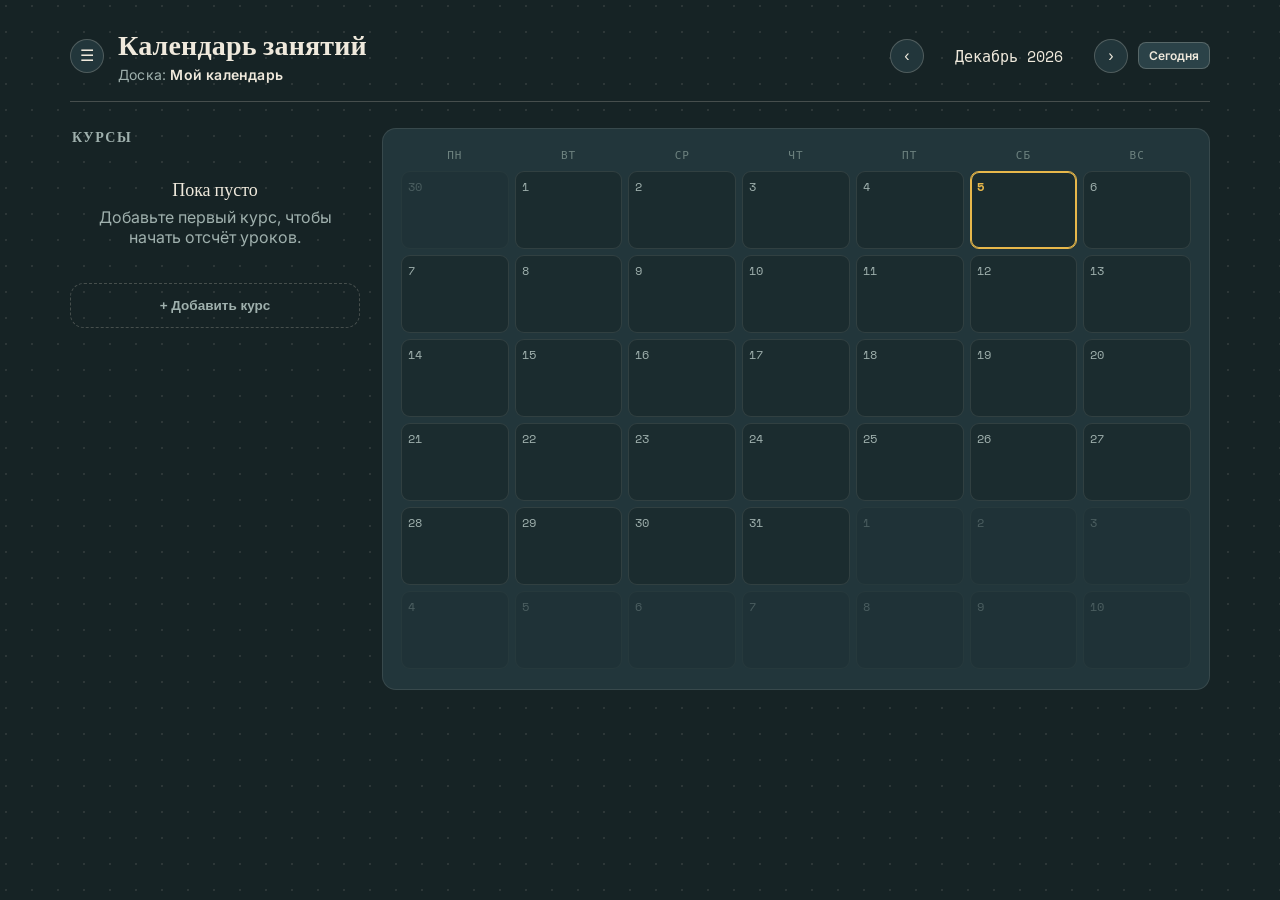
==== index.html @ 37ded91f "Rename calendar-github.html to index.html" ====
<!DOCTYPE html>
<html lang="ru">
<head>
<meta charset="UTF-8">
<meta name="viewport" content="width=device-width, initial-scale=1.0">
<title>Календарь занятий</title>
<link rel="preconnect" href="https://fonts.googleapis.com">
<link href="https://fonts.googleapis.com/css2?family=Fraunces:opsz,wght@9..144,400;9..144,600;9..144,700&family=Inter:wght@400;500;600;700&family=Space+Mono:wght@400;700&display=swap" rel="stylesheet">
<style>
  :root{
    --bg: #162325;
    --bg-soft: #1b2c2f;
    --surface: #22363b;
    --surface-2: #2b4248;
    --ink: #efe9dc;
    --ink-dim: #9fb0ad;
    --ink-faint: #6d827f;
    --line: rgba(239,233,220,0.10);
    --line-strong: rgba(239,233,220,0.22);
    --amber:#e8b84b; --rose:#e08a92; --sky:#7ca8d9; --sage:#7fc29a;
    --lilac:#c793d9; --clay:#e0925c; --aqua:#6fc8c0; --olive:#b7c77a;
    --danger:#e08a92;
    --radius: 14px;
  }
  *{box-sizing:border-box;}
  html,body{margin:0;padding:0;}
  body{
    background: var(--bg);
    background-image: radial-gradient(circle at 6px 6px, var(--line) 1px, transparent 1px);
    background-size: 26px 26px;
    color: var(--ink);
    font-family: 'Inter', sans-serif;
    min-height:100vh;
    -webkit-font-smoothing:antialiased;
  }
  .mono{font-family:'Space Mono', monospace;}
  .display{font-family:'Fraunces', serif;}
  #app{max-width:1180px;margin:0 auto;padding:28px 20px 60px;}

  header.top{
    display:flex; align-items:center; justify-content:space-between;
    gap:16px; flex-wrap:wrap; margin-bottom:26px;
    border-bottom:1px solid var(--line-strong); padding-bottom:18px;
  }
  .top-left{display:flex; align-items:center; gap:14px;}
  header.top h1{font-family:'Fraunces', serif; font-weight:700; font-size:28px; margin:0; letter-spacing:0.2px;}
  header.top h1 span{color: var(--ink-dim); font-weight:400; font-size:14px; display:block; font-family:'Inter',sans-serif; margin-top:4px;}
  header.top h1 span b{color:var(--ink); font-weight:600;}
  .month-nav{display:flex; align-items:center; gap:10px;}
  .month-nav .label{font-family:'Space Mono',monospace; font-size:15px; min-width:150px; text-align:center;}
  .icon-btn{
    background:var(--surface); border:1px solid var(--line-strong); color:var(--ink);
    width:34px; height:34px; border-radius:50%; cursor:pointer; font-size:16px;
    display:flex; align-items:center; justify-content:center; transition:background .15s; flex:none;
  }
  .icon-btn:hover{background:var(--surface-2);}
  .icon-btn.tiny{width:24px; height:24px; font-size:11px;}
  .btn{
    background:var(--surface-2); border:1px solid var(--line-strong); color:var(--ink);
    padding:8px 14px; border-radius:8px; cursor:pointer; font-family:'Inter',sans-serif;
    font-size:13.5px; font-weight:600; transition:background .15s, transform .1s;
  }
  .btn:hover{background:#33494f;}
  .btn:active{transform:scale(0.97);}
  .btn.primary{background:var(--amber); color:#1c1204; border-color:var(--amber);}
  .btn.primary:hover{background:#f2c766;}
  .btn.danger{background:transparent; color:var(--danger); border-color:rgba(224,138,146,0.4);}
  .btn.danger:hover{background:rgba(224,138,146,0.12);}
  .btn.small{padding:5px 10px; font-size:12px;}
  .btn:disabled{opacity:0.4; cursor:not-allowed;}

  .layout{display:grid; grid-template-columns:290px 1fr; gap:22px; align-items:start;}
  @media (max-width:820px){ .layout{grid-template-columns:1fr;} }

  .sidebar h2{font-family:'Fraunces',serif; font-size:14px; text-transform:uppercase; letter-spacing:1.5px; color:var(--ink-dim); margin:0 0 12px 2px; font-weight:600;}
  .cards{display:flex; flex-direction:column; gap:14px; margin-bottom:16px;}
  .punch-card{position:relative; background:var(--surface); border:1px solid var(--line); border-radius:var(--radius); padding:16px 16px 14px; box-shadow:0 8px 20px -12px rgba(0,0,0,0.5);}
  .punch-card .notch{position:absolute; top:52px; width:16px; height:16px; border-radius:50%; background:var(--bg); box-shadow: 0 0 0 1px var(--line);}
  .punch-card .notch.left{left:-9px;}
  .punch-card .notch.right{right:-9px;}
  .punch-card .perf{position:absolute; left:8px; right:8px; top:59px; border-top:1.5px dashed var(--line-strong);}
  .pc-head{display:flex; align-items:center; justify-content:space-between; gap:8px; padding-bottom:16px;}
  .pc-name{display:flex; align-items:center; gap:8px; font-weight:600; font-size:14.5px; min-width:0;}
  .pc-name .dot{width:10px; height:10px; border-radius:50%; flex:none;}
  .pc-name .txt{overflow:hidden; text-overflow:ellipsis; white-space:nowrap;}
  .pc-days{font-size:11px; color:var(--ink-faint); margin-top:14px;}
  .pc-body{padding-top:16px;}
  .dots{display:flex; flex-wrap:wrap; gap:5px; margin-bottom:10px;}
  .dots i{width:11px; height:11px; border-radius:50%; display:inline-block; border:1.5px solid var(--dotcolor); background:transparent;}
  .dots i.filled{background:var(--dotcolor);}
  .pc-stats{font-family:'Space Mono',monospace; font-size:12.5px; color:var(--ink-dim); line-height:1.7;}
  .pc-stats b{color:var(--ink); font-weight:700;}
  .pc-stats .warn{color:var(--rose);}
  .pc-total-edit{display:inline-flex; align-items:center; gap:6px;}
  .pc-total-edit input{width:48px; background:var(--surface-2); border:1px solid var(--line-strong); color:var(--ink); border-radius:6px; padding:3px 6px; font-family:'Space Mono',monospace; font-size:12.5px;}

  .add-card{width:100%; padding:14px; border-radius:var(--radius); border:1.5px dashed var(--line-strong); background:transparent; color:var(--ink-dim); cursor:pointer; font-size:13.5px; font-weight:600; display:flex; align-items:center; justify-content:center; gap:8px;}
  .add-card:hover{border-color:var(--amber); color:var(--amber); background:rgba(232,184,75,0.06);}

  .cal-wrap{background:var(--surface); border:1px solid var(--line); border-radius:var(--radius); padding:18px 18px 20px;}
  .cal-dow{display:grid; grid-template-columns:repeat(7,1fr); gap:6px; margin-bottom:8px;}
  .cal-dow div{text-align:center; font-size:11px; color:var(--ink-faint); text-transform:uppercase; letter-spacing:1px; font-family:'Space Mono',monospace;}
  .cal-grid{display:grid; grid-template-columns:repeat(7,1fr); gap:6px;}
  .cal-cell{min-height:78px; background:var(--bg-soft); border:1px solid var(--line); border-radius:9px; padding:6px 6px 7px; cursor:pointer; transition:border-color .15s, background .15s; position:relative;}
  .cal-cell:hover{border-color:var(--line-strong);}
  .cal-cell.outside{opacity:0.32;}
  .cal-cell.today{border-color:var(--amber); box-shadow:0 0 0 1px var(--amber) inset;}
  .cal-cell .num{font-family:'Space Mono',monospace; font-size:12px; color:var(--ink-dim);}
  .cal-cell.today .num{color:var(--amber); font-weight:700;}
  .cal-markers{display:flex; flex-wrap:wrap; gap:3px; margin-top:6px;}
  .marker{width:8px; height:8px; border-radius:50%; background:var(--mc); flex:none;}
  .marker.outline{background:transparent; border:1.4px solid var(--mc);}
  .marker.cancelled{background:transparent; border:1.4px solid var(--ink-faint); position:relative;}
  .marker.cancelled::after{content:'';position:absolute; left:-2px; right:-2px; top:50%; height:1.4px; background:var(--ink-faint); transform:rotate(-45deg);}
  .marker.moved{box-shadow:0 0 0 1.5px var(--bg-soft), 0 0 0 3px var(--mc);}

  .empty{padding:40px 10px; text-align:center; color:var(--ink-dim);}
  .empty .display{font-size:18px; color:var(--ink); margin-bottom:6px;}

  .overlay{position:fixed; inset:0; background:rgba(10,16,17,0.72); backdrop-filter:blur(2px); display:flex; align-items:center; justify-content:center; padding:20px; z-index:50;}
  .modal{background:var(--surface); border:1px solid var(--line-strong); border-radius:16px; width:100%; max-width:420px; padding:22px; max-height:86vh; overflow-y:auto; position:relative;}
  .modal.narrow{max-width:380px;}
  .modal h3{font-family:'Fraunces',serif; font-size:19px; margin:0 0 4px;}
  .modal .sub{font-size:12.5px; color:var(--ink-dim); margin-bottom:16px; font-family:'Space Mono',monospace; line-height:1.6;}
  .field{margin-bottom:14px;}
  .field label{display:block; font-size:12px; color:var(--ink-dim); margin-bottom:6px; font-weight:600; letter-spacing:.3px;}
  .field input[type=text], .field input[type=number], .field input[type=date]{
    width:100%; background:var(--surface-2); border:1px solid var(--line-strong); color:var(--ink);
    border-radius:8px; padding:9px 10px; font-family:'Inter',sans-serif; font-size:14px;
  }
  .field textarea{
    width:100%; min-height:70px; background:var(--surface-2); border:1px solid var(--line-strong); color:var(--ink);
    border-radius:8px; padding:9px 10px; font-family:'Space Mono',monospace; font-size:11.5px; resize:vertical;
  }
  .field-row{display:flex; gap:6px;}
  .field-row input{flex:1;}
  .day-toggles{display:flex; gap:6px; flex-wrap:wrap;}
  .day-toggle{width:38px; height:34px; border-radius:8px; border:1px solid var(--line-strong); background:var(--surface-2); color:var(--ink-dim); cursor:pointer; font-family:'Space Mono',monospace; font-size:12px;}
  .day-toggle.active{background:var(--amber); border-color:var(--amber); color:#1c1204; font-weight:700;}
  .color-picker{display:flex; gap:8px; flex-wrap:wrap;}
  .swatch{width:26px; height:26px; border-radius:50%; cursor:pointer; border:2px solid transparent;}
  .swatch.active{border-color:var(--ink);}
  .modal-actions{display:flex; justify-content:flex-end; gap:8px; margin-top:18px;}
  .modal .close-x{position:absolute; top:16px; right:18px; background:none; border:none; color:var(--ink-dim); font-size:18px; cursor:pointer;}

  .day-item{border:1px solid var(--line); border-radius:10px; padding:11px 12px; margin-bottom:9px;}
  .day-item-head{display:flex; align-items:center; gap:8px; margin-bottom:6px;}
  .day-item-head .dot{width:10px; height:10px; border-radius:50%;}
  .day-item-head .nm{font-weight:600; font-size:14px; flex:1;}
  .status{font-size:11.5px; font-family:'Space Mono',monospace; color:var(--ink-dim);}
  .status.ok{color:var(--sage);}
  .status.warn{color:var(--rose);}
  .day-item .row-actions{display:flex; gap:6px; margin-top:8px;}
  .resched-form{display:flex; gap:6px; margin-top:8px; align-items:center;}
  .resched-form input{background:var(--surface-2); border:1px solid var(--line-strong); color:var(--ink); border-radius:6px; padding:5px 7px; font-family:'Space Mono',monospace; font-size:12px;}

  .drawer-hr{border:none; border-top:1px solid var(--line-strong); margin:18px 0;}
  .board-list{display:flex; flex-direction:column; gap:3px; margin-bottom:6px;}
  .board-row{display:flex; align-items:center; justify-content:space-between; gap:8px; padding:8px 10px; border-radius:8px;}
  .board-row.active{background:var(--surface-2);}
  .board-row .board-name{background:none; border:none; color:var(--ink); font-size:14px; font-weight:600; cursor:pointer; text-align:left; padding:0; flex:1; font-family:'Inter',sans-serif; overflow:hidden; text-overflow:ellipsis; white-space:nowrap;}
  .board-row.active .board-name{color:var(--amber);}

  .import-banner{
    background:var(--surface); border:1px solid var(--amber); border-radius:12px;
    padding:14px 16px; margin-bottom:20px; display:flex; align-items:center; justify-content:space-between; gap:14px; flex-wrap:wrap;
  }
  .import-banner .txt{font-size:13.5px;}
  .import-banner .txt b{color:var(--amber);}
  .import-actions{display:flex; gap:8px;}

  .toast{position:fixed; bottom:20px; left:50%; transform:translateX(-50%); background:var(--surface-2); border:1px solid var(--line-strong); color:var(--ink); padding:10px 18px; border-radius:10px; font-size:13px; z-index:80; box-shadow:0 10px 24px -10px rgba(0,0,0,0.6); max-width:90vw; text-align:center;}
  .storage-warn{font-size:12px; color:var(--rose); margin-bottom:14px; font-family:'Space Mono',monospace;}
  ::-webkit-scrollbar{width:8px;}
  ::-webkit-scrollbar-thumb{background:var(--surface-2); border-radius:8px;}
</style>
</head>
<body>
<div id="app"></div>

<script>
(function(){
  "use strict";

  var COLORS = {
    amber:'#e8b84b', rose:'#e08a92', sky:'#7ca8d9', sage:'#7fc29a',
    lilac:'#c793d9', clay:'#e0925c', aqua:'#6fc8c0', olive:'#b7c77a'
  };
  var COLOR_KEYS = Object.keys(COLORS);
  var DOW_LABELS = ['Пн','Вт','Ср','Чт','Пт','Сб','Вс'];
  var DOW_VALUES = [1,2,3,4,5,6,0];
  var STORAGE_KEY = 'lessoncal_boards_v1';

  var state = {
    boards: [],
    activeBoardId: null,
    viewDate: startOfMonth(todayD()),
    selectedDate: null,
    modal: null,
    menuOpen: false,
    storageOk: true,
    pendingImport: null,
    toast: null
  };

  // ---------- date helpers ----------
  function pad(n){ return String(n).padStart(2,'0'); }
  function fmt(d){ return d.getFullYear()+'-'+pad(d.getMonth()+1)+'-'+pad(d.getDate()); }
  function parseD(s){ var p=s.split('-').map(Number); return new Date(p[0], p[1]-1, p[2]); }
  function todayD(){ var n=new Date(); return new Date(n.getFullYear(), n.getMonth(), n.getDate()); }
  function addDays(d,n){ var r=new Date(d); r.setDate(r.getDate()+n); return r; }
  function startOfMonth(d){ return new Date(d.getFullYear(), d.getMonth(), 1); }
  function fmtHuman(ds){
    var d = parseD(ds);
    var months = ['января','февраля','марта','апреля','мая','июня','июля','августа','сентября','октября','ноября','декабря'];
    return d.getDate()+' '+months[d.getMonth()]+' '+d.getFullYear();
  }
  var MONTH_NAMES = ['Январь','Февраль','Март','Апрель','Май','Июнь','Июль','Август','Сентябрь','Октябрь','Ноябрь','Декабрь'];

  function uid(){ return 'id'+Date.now().toString(36)+Math.random().toString(36).slice(2,7); }
  function newBoard(name){ return {id: uid(), name: name, subjects: []}; }
  function activeBoard(){
    var b = state.boards.find(function(x){ return x.id===state.activeBoardId; });
    return b || state.boards[0];
  }

  // ---------- scheduling logic ----------
  function occurrencesInRange(subj, rangeStart, rangeEnd){
    var start = parseD(subj.startDate);
    var from = start > rangeStart ? start : rangeStart;
    var cancelled = new Set(subj.cancelled||[]);
    var reschedFrom = new Set(Object.keys(subj.rescheduled||{}));
    var set = new Set();
    if(from <= rangeEnd){
      var guard = 0;
      for(var d=new Date(from); d<=rangeEnd && guard<4000; d=addDays(d,1), guard++){
        var ds = fmt(d);
        if(subj.days.indexOf(d.getDay())!==-1 && !reschedFrom.has(ds) && !cancelled.has(ds)){
          set.add(ds);
        }
      }
    }
    Object.keys(subj.rescheduled||{}).forEach(function(fromKey){
      var to_ = subj.rescheduled[fromKey];
      var td = parseD(to_);
      if(td>=rangeStart && td<=rangeEnd && !cancelled.has(to_)) set.add(to_);
    });
    return Array.from(set).sort();
  }
  function usedCount(subj){
    var t = todayD();
    return occurrencesInRange(subj, parseD(subj.startDate), t).length;
  }
  function remaining(subj){ return subj.total - usedCount(subj); }
  function forecast(subj){
    var rem = remaining(subj);
    if(rem<=0) return {done:true};
    var t = todayD();
    var future = occurrencesInRange(subj, addDays(t,1), addDays(t, 365*3));
    if(future.length < rem) return {unknown:true, upcoming:future};
    return {date: future[rem-1], upcoming: future.slice(0,8)};
  }
  function dayInfo(subj, ds){
    var d = parseD(ds);
    var isPattern = subj.days.indexOf(d.getDay())!==-1 && ds >= subj.startDate;
    var cancelled = (subj.cancelled||[]).indexOf(ds)!==-1;
    var reschedMap = subj.rescheduled||{};
    var isReschedFrom = Object.prototype.hasOwnProperty.call(reschedMap, ds);
    var movedToKey = null;
    Object.keys(reschedMap).forEach(function(k){ if(reschedMap[k]===ds) movedToKey = k; });
    var past = ds <= fmt(todayD());
    if(movedToKey !== null && !cancelled){
      return {kind: past ? 'moved-done' : 'moved-upcoming', movedFrom: movedToKey};
    }
    if(isPattern && cancelled){ return {kind:'cancelled'}; }
    if(isPattern && isReschedFrom){ return {kind:'moved-away', movedTo: reschedMap[ds]}; }
    if(isPattern){ return {kind: past ? 'done' : 'upcoming'}; }
    return null;
  }

  // ---------- storage (real browser localStorage — persists on any real host, incl. GitHub Pages) ----------
  function loadData(){
    var raw = null;
    try{ raw = localStorage.getItem(STORAGE_KEY); }
    catch(e){ state.storageOk = false; }
    if(raw){
      try{
        var data = JSON.parse(raw);
        state.boards = data.boards || [];
        state.activeBoardId = data.activeBoardId;
      }catch(e){ state.boards = []; }
    }
    if(!state.boards || state.boards.length===0){
      var b = newBoard('Мой календарь');
      state.boards = [b]; state.activeBoardId = b.id;
    }
    if(!state.boards.find(function(b){ return b.id===state.activeBoardId; })){
      state.activeBoardId = state.boards[0].id;
    }
    checkHashImport();
    render();
  }
  function saveData(){
    try{
      localStorage.setItem(STORAGE_KEY, JSON.stringify({boards: state.boards, activeBoardId: state.activeBoardId}));
    }catch(e){ state.storageOk = false; }
    render();
  }

  // ---------- sharing: the "code" is the board's data itself, base64-encoded ----------
  // There's no server here, so a short lookup code isn't possible — the code/link
  // simply carries the data. Re-share after changes to hand out an updated code.
  function encodeBoard(board){
    try{ return btoa(encodeURIComponent(JSON.stringify({n: board.name, s: board.subjects}))); }
    catch(e){ return null; }
  }
  function decodeBoard(code){
    var json = decodeURIComponent(atob(code));
    var obj = JSON.parse(json);
    if(!obj || typeof obj.n!=='string' || !Array.isArray(obj.s)) throw new Error('bad payload');
    return {name: obj.n, subjects: obj.s};
  }
  function checkHashImport(){
    var h = window.location.hash;
    if(h && h.indexOf('#board=')===0){
      var raw = h.slice('#board='.length);
      try{
        var code = decodeURIComponent(raw);
        var decoded = decodeBoard(code);
        state.pendingImport = {code: code, name: decoded.name, subjects: decoded.subjects};
      }catch(e){ /* ignore malformed hash */ }
    }
  }
  function clearHash(){
    try{ history.replaceState(null, '', window.location.pathname + window.location.search); }
    catch(e){ window.location.hash=''; }
  }

  // ---------- board mutations ----------
  function createBoard(name){
    var b = newBoard(name && name.trim() ? name.trim() : 'Новая доска');
    state.boards.push(b);
    state.activeBoardId = b.id;
    state.menuOpen = false;
    saveData();
  }
  function switchBoard(id){
    state.activeBoardId = id;
    state.menuOpen = false;
    saveData();
  }
  function deleteBoard(id){
    if(state.boards.length<=1){ showToast('Нельзя удалить последнюю доску'); return; }
    state.boards = state.boards.filter(function(b){ return b.id!==id; });
    if(state.activeBoardId===id){ state.activeBoardId = state.boards[0].id; }
    saveData();
  }
  function acceptImport(){
    if(!state.pendingImport) return;
    var b = newBoard(state.pendingImport.name);
    b.subjects = state.pendingImport.subjects;
    state.boards.push(b);
    state.activeBoardId = b.id;
    state.pendingImport = null;
    clearHash();
    showToast('Доска добавлена');
    saveData();
  }
  function dismissImport(){
    state.pendingImport = null;
    clearHash();
    render();
  }

  // ---------- subject mutations (operate on the active board) ----------
  function addSubject(data){
    var b = activeBoard();
    b.subjects.push({
      id: uid(), name: data.name, color: data.color, days: data.days,
      startDate: data.startDate, total: data.total,
      cancelled: [], rescheduled: {}
    });
    saveData();
  }
  function deleteSubject(id){
    var b = activeBoard();
    b.subjects = b.subjects.filter(function(s){ return s.id!==id; });
    saveData();
  }
  function updateTotal(id, total){
    var b = activeBoard();
    var s = b.subjects.find(function(x){ return x.id===id; });
    if(s){ s.total = Math.max(0, total); saveData(); }
  }
  function cancelOccurrence(subjId, ds){
    var b = activeBoard();
    var s = b.subjects.find(function(x){ return x.id===subjId; });
    if(!s) return;
    var info = dayInfo(s, ds);
    if(!info) return;
    if(info.kind==='moved-done' || info.kind==='moved-upcoming'){
      var origin = info.movedFrom;
      delete s.rescheduled[origin];
      s.cancelled = (s.cancelled||[]).concat([origin]);
    } else {
      s.cancelled = (s.cancelled||[]).concat([ds]);
    }
    saveData();
  }
  function restoreOccurrence(subjId, ds){
    var b = activeBoard();
    var s = b.subjects.find(function(x){ return x.id===subjId; });
    if(!s) return;
    s.cancelled = (s.cancelled||[]).filter(function(x){ return x!==ds; });
    saveData();
  }
  function rescheduleOccurrence(subjId, fromDs, toDs){
    var b = activeBoard();
    var s = b.subjects.find(function(x){ return x.id===subjId; });
    if(!s || !toDs) return;
    s.rescheduled = s.rescheduled || {};
    s.rescheduled[fromDs] = toDs;
    saveData();
  }

  // ---------- render ----------
  var app = document.getElementById('app');

  function render(){
    var html = '';
    html += renderHeader();
    if(state.pendingImport) html += renderImportBanner();
    html += '<div class="layout">';
    html += renderSidebar();
    html += renderCalendar();
    html += '</div>';
    if(state.modal==='add') html += renderAddModal();
    if(state.modal==='day') html += renderDayModal();
    if(state.menuOpen) html += renderMenuDrawer();
    if(state.toast) html += '<div class="toast">'+escapeHtml(state.toast)+'</div>';
    app.innerHTML = html;
    attachHandlers();
    if(state.toast){ setTimeout(function(){ state.toast=null; render(); }, 2400); }
  }

  function escapeHtml(s){
    return String(s).replace(/[&<>"']/g, function(c){
      return {'&':'&amp;','<':'&lt;','>':'&gt;','"':'&quot;',"'":'&#39;'}[c];
    });
  }

  function renderImportBanner(){
    return ''+
    '<div class="import-banner">'+
      '<div class="txt">Ссылка содержит доску «<b>'+escapeHtml(state.pendingImport.name)+'</b>». Добавить её к своим?</div>'+
      '<div class="import-actions">'+
        '<button class="btn primary small" data-act="accept-import">Добавить</button>'+
        '<button class="btn small" data-act="dismiss-import">Скрыть</button>'+
      '</div>'+
    '</div>';
  }

  function renderHeader(){
    var vd = state.viewDate;
    var ab = activeBoard();
    var storageWarn = state.storageOk ? '' :
      '<div class="storage-warn">Локальное хранилище браузера недоступно (например, приватный режим) — изменения не сохранятся.</div>';
    return ''+
      '<header class="top">'+
        '<div class="top-left">'+
          '<button class="icon-btn" data-act="open-menu" title="Доски">☰</button>'+
          '<div><h1 class="display">Календарь занятий<span>Доска: <b>'+escapeHtml(ab.name)+'</b></span></h1></div>'+
        '</div>'+
        '<div class="month-nav">'+
          '<button class="icon-btn" data-act="prev-month">‹</button>'+
          '<div class="label mono">'+MONTH_NAMES[vd.getMonth()]+' '+vd.getFullYear()+'</div>'+
          '<button class="icon-btn" data-act="next-month">›</button>'+
          '<button class="btn small" data-act="today">Сегодня</button>'+
        '</div>'+
      '</header>'+
      storageWarn;
  }

  function renderSidebar(){
    var ab = activeBoard();
    var html = '<div class="sidebar"><h2>Курсы</h2><div class="cards">';
    if(ab.subjects.length===0){
      html += '<div class="empty" style="padding:20px 6px;"><div class="display">Пока пусто</div>Добавьте первый курс, чтобы начать отсчёт уроков.</div>';
    }
    ab.subjects.forEach(function(s){
      var used = usedCount(s);
      var rem = remaining(s);
      var fc = forecast(s);
      var color = COLORS[s.color] || COLORS.amber;
      var maxDots = 60;
      var dotsHtml = '';
      var dotCount = Math.min(s.total, maxDots);
      for(var i=0;i<dotCount;i++){
        dotsHtml += '<i class="'+(i<used?'filled':'')+'" style="--dotcolor:'+color+'"></i>';
      }
      var overflowNote = s.total>maxDots ? ' <span class="mono" style="font-size:10px;">+'+(s.total-maxDots)+'</span>' : '';
      var daysStr = s.days.slice().sort(function(a,b){ return DOW_VALUES.indexOf(a)-DOW_VALUES.indexOf(b); })
        .map(function(v){ return DOW_LABELS[DOW_VALUES.indexOf(v)]; }).join(', ');
      var statLine;
      if(rem<0){
        statLine = '<span class="warn">Превышение на '+Math.abs(rem)+' — увеличьте количество уроков</span>';
      } else if(rem===0){
        statLine = '<span class="warn">Уроки закончились</span>';
      } else if(fc.date){
        statLine = 'Хватит до <b>'+fmtHuman(fc.date)+'</b>';
      } else if(fc.unknown){
        statLine = '<span style="color:var(--ink-faint)">хватит более чем на 3 года вперёд</span>';
      } else {
        statLine = '';
      }
      html += ''+
        '<div class="punch-card" data-subj="'+s.id+'">'+
          '<div class="notch left"></div><div class="notch right"></div><div class="perf"></div>'+
          '<div class="pc-head">'+
            '<div class="pc-name"><span class="dot" style="background:'+color+'"></span><span class="txt">'+escapeHtml(s.name)+'</span></div>'+
            '<button class="icon-btn" data-act="delete-subject" data-id="'+s.id+'" title="Удалить" style="width:26px;height:26px;font-size:13px;">✕</button>'+
          '</div>'+
          '<div class="pc-days mono">'+daysStr+' · с '+fmtHuman(s.startDate)+'</div>'+
          '<div class="pc-body">'+
            '<div class="dots">'+dotsHtml+overflowNote+'</div>'+
            '<div class="pc-stats">'+
              'Осталось <b>'+rem+'</b> из '+
              '<span class="pc-total-edit"><input type="number" min="0" class="mono" data-act="edit-total" data-id="'+s.id+'" value="'+s.total+'"></span>'+
              '<br>'+statLine+
            '</div>'+
          '</div>'+
        '</div>';
    });
    html += '</div>';
    html += '<button class="add-card" data-act="open-add">+ Добавить курс</button>';
    html += '</div>';
    return html;
  }

  function renderCalendar(){
    var vd = state.viewDate;
    var ab = activeBoard();
    var y = vd.getFullYear(), m = vd.getMonth();
    var firstOfMonth = new Date(y,m,1);
    var jsDow = firstOfMonth.getDay();
    var mondayOffset = (jsDow===0) ? 6 : jsDow-1;
    var gridStart = addDays(firstOfMonth, -mondayOffset);
    var todayStr = fmt(todayD());

    var dowRow = '<div class="cal-dow">'+DOW_LABELS.map(function(l){ return '<div>'+l+'</div>'; }).join('')+'</div>';
    var cells = '';
    for(var i=0;i<42;i++){
      var d = addDays(gridStart, i);
      var ds = fmt(d);
      var outside = d.getMonth()!==m;
      var isToday = ds===todayStr;
      var markers = '';
      ab.subjects.forEach(function(s){
        var info = dayInfo(s, ds);
        if(!info) return;
        var color = COLORS[s.color] || COLORS.amber;
        var cls = 'marker';
        if(info.kind==='cancelled'){ cls += ' cancelled'; }
        else if(info.kind==='upcoming'){ cls += ' outline'; }
        else if(info.kind==='moved-upcoming'){ cls += ' outline moved'; }
        else if(info.kind==='moved-done'){ cls += ' moved'; }
        markers += '<span class="'+cls+'" style="--mc:'+color+'"></span>';
      });
      cells += ''+
        '<div class="cal-cell'+(outside?' outside':'')+(isToday?' today':'')+'" data-act="open-day" data-date="'+ds+'">'+
          '<div class="num">'+d.getDate()+'</div>'+
          '<div class="cal-markers">'+markers+'</div>'+
        '</div>';
    }
    return '<div class="cal-wrap">'+dowRow+'<div class="cal-grid">'+cells+'</div></div>';
  }

  function renderAddModal(){
    return ''+
    '<div class="overlay">'+
      '<div class="modal" data-stop="1">'+
        '<button class="close-x" data-act="close-modal">✕</button>'+
        '<h3 class="display">Новый курс</h3>'+
        '<div class="sub">Добавьте занятие и укажите, по каким дням оно проходит</div>'+
        '<form id="add-form">'+
          '<div class="field"><label>Название</label><input type="text" name="name" placeholder="Например, английский" required></div>'+
          '<div class="field"><label>Цвет</label><div class="color-picker">'+
            COLOR_KEYS.map(function(k,idx){
              return '<div class="swatch'+(idx===0?' active':'')+'" data-color="'+k+'" style="background:'+COLORS[k]+'"></div>';
            }).join('')+
          '</div><input type="hidden" name="color" value="'+COLOR_KEYS[0]+'"></div>'+
          '<div class="field"><label>Дни недели</label><div class="day-toggles">'+
            DOW_VALUES.map(function(v,idx){
              return '<button type="button" class="day-toggle" data-day="'+v+'">'+DOW_LABELS[idx]+'</button>';
            }).join('')+
          '</div></div>'+
          '<div class="field"><label>Дата начала</label><input type="date" name="startDate" value="'+fmt(todayD())+'" required></div>'+
          '<div class="field"><label>Количество уроков</label><input type="number" name="total" min="1" value="8" required></div>'+
          '<div class="modal-actions">'+
            '<button type="button" class="btn" data-act="close-modal">Отмена</button>'+
            '<button type="submit" class="btn primary">Создать курс</button>'+
          '</div>'+
        '</form>'+
      '</div>'+
    '</div>';
  }

  function renderDayModal(){
    var ds = state.selectedDate;
    var ab = activeBoard();
    var items = '';
    var any = false;
    ab.subjects.forEach(function(s){
      var info = dayInfo(s, ds);
      if(!info) return;
      any = true;
      var color = COLORS[s.color] || COLORS.amber;
      var head = '<div class="day-item-head"><span class="dot" style="background:'+color+'"></span><span class="nm">'+escapeHtml(s.name)+'</span></div>';
      var body = '';
      if(info.kind==='cancelled'){
        body = '<div class="status warn">Занятие отменено</div>'+
          '<div class="row-actions"><button class="btn small" data-act="restore" data-subj="'+s.id+'" data-date="'+ds+'">Восстановить</button></div>';
      } else if(info.kind==='moved-away'){
        body = '<div class="status">Перенесено на '+fmtHuman(info.movedTo)+'</div>';
      } else if(info.kind==='moved-done' || info.kind==='moved-upcoming'){
        body = '<div class="status ok">Перенесено сюда с '+fmtHuman(info.movedFrom)+'</div>'+
          '<div class="row-actions"><button class="btn small danger" data-act="cancel" data-subj="'+s.id+'" data-date="'+ds+'">Отменить</button></div>';
      } else {
        var label = info.kind==='done' ? 'Прошло / засчитано' : 'Запланировано';
        var cls = info.kind==='done' ? 'ok' : '';
        body = '<div class="status '+cls+'">'+label+'</div>'+
          '<div class="row-actions">'+
            '<button class="btn small danger" data-act="cancel" data-subj="'+s.id+'" data-date="'+ds+'">Отменить</button>'+
            '<button class="btn small" data-act="show-resched" data-subj="'+s.id+'" data-date="'+ds+'">Перенести</button>'+
          '</div>'+
          '<div class="resched-box" data-subj-box="'+s.id+'" data-date-box="'+ds+'" style="display:none;">'+
            '<div class="resched-form">'+
              '<input type="date" class="mono" value="'+ds+'">'+
              '<button class="btn small primary" data-act="confirm-resched" data-subj="'+s.id+'" data-date="'+ds+'">ОК</button>'+
            '</div>'+
          '</div>';
      }
      items += '<div class="day-item">'+head+body+'</div>';
    });
    if(!any){
      items = '<div class="empty" style="padding:20px 6px;">На этот день ничего не запланировано.</div>';
    }
    return ''+
    '<div class="overlay">'+
      '<div class="modal" data-stop="1">'+
        '<button class="close-x" data-act="close-modal">✕</button>'+
        '<h3 class="display">'+fmtHuman(ds)+'</h3>'+
        '<div class="sub">Занятия и действия на этот день</div>'+
        items+
      '</div>'+
    '</div>';
  }

  function renderMenuDrawer(){
    var boardsHtml = state.boards.map(function(b){
      var active = b.id===state.activeBoardId;
      return '<div class="board-row'+(active?' active':'')+'">'+
        '<button class="board-name" data-act="switch-board" data-id="'+b.id+'">'+escapeHtml(b.name)+'</button>'+
        (state.boards.length>1 ? '<button class="icon-btn tiny" data-act="delete-board" data-id="'+b.id+'" title="Удалить доску">✕</button>' : '')+
      '</div>';
    }).join('');

    var ab = activeBoard();
    var code = encodeBoard(ab) || '';
    var link = '';
    try{ link = window.location.origin + window.location.pathname + '#board=' + encodeURIComponent(code); }
    catch(e){ link = ''; }

    return ''+
    '<div class="overlay">'+
      '<div class="modal narrow" data-stop="1">'+
        '<button class="close-x" data-act="close-menu">✕</button>'+
        '<h3 class="display">Доски</h3>'+
        '<div class="sub">Переключайтесь между календарями или создайте новый</div>'+
        '<div class="board-list">'+boardsHtml+'</div>'+
        '<div class="field" style="margin-top:14px;">'+
          '<label>Новая доска</label>'+
          '<div class="field-row"><input type="text" id="new-board-name" placeholder="Название доски"><button class="btn primary" data-act="create-board">+</button></div>'+
        '</div>'+
        '<div class="drawer-hr"></div>'+
        '<div class="field">'+
          '<label>Поделиться этой доской</label>'+
          '<textarea class="mono" readonly onclick="this.select()">'+code+'</textarea>'+
          '<div class="field-row" style="margin-top:6px;">'+
            '<button class="btn small" data-act="copy-code" data-code="'+escapeHtml(code)+'">Копировать код</button>'+
            '<button class="btn small" data-act="copy-link" data-link="'+escapeHtml(link)+'">Копировать ссылку</button>'+
          '</div>'+
          '<div class="sub" style="margin:8px 0 0;">Это не живая ссылка, а снимок текущих данных доски. Передайте код или ссылку — открывший её человек сможет добавить себе копию. После изменений откройте это меню снова, чтобы получить обновлённый код.</div>'+
        '</div>'+
        '<div class="drawer-hr"></div>'+
        '<div class="field">'+
          '<label>Вставить код</label>'+
          '<textarea id="import-code" class="mono" placeholder="Вставьте код сюда"></textarea>'+
          '<button class="btn block" style="margin-top:6px;" data-act="import-board">Загрузить</button>'+
        '</div>'+
      '</div>'+
    '</div>';
  }

  // ---------- event handling ----------
  function attachHandlers(){
    app.querySelectorAll('[data-act]').forEach(function(el){
      el.addEventListener('click', function(ev){ handleAction(el, ev); });
    });
    app.querySelectorAll('[data-stop]').forEach(function(el){
      el.addEventListener('click', function(ev){ ev.stopPropagation(); });
    });
    app.querySelectorAll('.overlay').forEach(function(overlay){
      overlay.addEventListener('click', function(ev){
        if(ev.target===overlay){ state.modal=null; state.menuOpen=false; render(); }
      });
    });
    var addForm = document.getElementById('add-form');
    if(addForm){
      var selectedDays = [];
      var colorInput = addForm.querySelector('input[name=color]');
      addForm.querySelectorAll('.swatch').forEach(function(sw){
        sw.addEventListener('click', function(){
          addForm.querySelectorAll('.swatch').forEach(function(x){ x.classList.remove('active'); });
          sw.classList.add('active');
          colorInput.value = sw.dataset.color;
        });
      });
      addForm.querySelectorAll('.day-toggle').forEach(function(btn){
        btn.addEventListener('click', function(){
          var v = Number(btn.dataset.day);
          var idx = selectedDays.indexOf(v);
          if(idx===-1){ selectedDays.push(v); btn.classList.add('active'); }
          else { selectedDays.splice(idx,1); btn.classList.remove('active'); }
        });
      });
      addForm.addEventListener('submit', function(ev){
        ev.preventDefault();
        if(selectedDays.length===0){ showToast('Выберите хотя бы один день недели'); return; }
        var fd = new FormData(addForm);
        addSubject({
          name: (fd.get('name')||'').toString().trim() || 'Без названия',
          color: fd.get('color'),
          days: selectedDays.slice(),
          startDate: fd.get('startDate'),
          total: Math.max(1, parseInt(fd.get('total'),10) || 1)
        });
        state.modal = null;
      });
    }
  }

  function showToast(msg){ state.toast = msg; render(); }

  function copyText(text, okMsg){
    if(!text){ showToast('Нечего копировать'); return; }
    if(navigator.clipboard && navigator.clipboard.writeText){
      navigator.clipboard.writeText(text).then(function(){ showToast(okMsg); })
        .catch(function(){ showToast('Не удалось скопировать автоматически'); });
    } else {
      showToast('Скопируйте текст вручную из поля');
    }
  }

  function handleAction(el, ev){
    var act = el.dataset.act;
    switch(act){
      case 'prev-month':
        state.viewDate = new Date(state.viewDate.getFullYear(), state.viewDate.getMonth()-1, 1);
        render(); break;
      case 'next-month':
        state.viewDate = new Date(state.viewDate.getFullYear(), state.viewDate.getMonth()+1, 1);
        render(); break;
      case 'today':
        state.viewDate = startOfMonth(todayD());
        render(); break;
      case 'open-add':
        state.modal = 'add'; state.menuOpen = false; render(); break;
      case 'close-modal':
        state.modal = null; render(); break;
      case 'open-menu':
        state.menuOpen = true; state.modal = null; render(); break;
      case 'close-menu':
        state.menuOpen = false; render(); break;
      case 'open-day':
        state.selectedDate = el.dataset.date; state.modal = 'day'; state.menuOpen = false; render(); break;
      case 'delete-subject':
        ev.stopPropagation();
        deleteSubject(el.dataset.id);
        break;
      case 'cancel':
        cancelOccurrence(el.dataset.subj, el.dataset.date);
        break;
      case 'restore':
        restoreOccurrence(el.dataset.subj, el.dataset.date);
        break;
      case 'show-resched':
        var box = app.querySelector('.resched-box[data-subj-box="'+el.dataset.subj+'"][data-date-box="'+el.dataset.date+'"]');
        if(box) box.style.display = 'block';
        break;
      case 'confirm-resched':
        var box2 = el.closest('.resched-box');
        var inp = box2.querySelector('input[type=date]');
        if(inp && inp.value){
          rescheduleOccurrence(el.dataset.subj, el.dataset.date, inp.value);
        }
        break;
      case 'switch-board':
        switchBoard(el.dataset.id);
        break;
      case 'delete-board':
        ev.stopPropagation();
        deleteBoard(el.dataset.id);
        break;
      case 'create-board':
        var nameInput = document.getElementById('new-board-name');
        createBoard(nameInput ? nameInput.value : '');
        break;
      case 'copy-code':
        copyText(el.dataset.code, 'Код скопирован');
        break;
      case 'copy-link':
        copyText(el.dataset.link, 'Ссылка скопирована');
        break;
      case 'import-board':
        var codeInput = document.getElementById('import-code');
        var raw = codeInput ? codeInput.value.trim() : '';
        if(!raw){ showToast('Вставьте код'); break; }
        try{
          var decoded = decodeBoard(raw);
          var nb = newBoard(decoded.name);
          nb.subjects = decoded.subjects;
          state.boards.push(nb);
          state.activeBoardId = nb.id;
          state.menuOpen = false;
          showToast('Доска добавлена');
          saveData();
        }catch(e){
          showToast('Не удалось прочитать код');
        }
        break;
      case 'accept-import':
        acceptImport();
        break;
      case 'dismiss-import':
        dismissImport();
        break;
    }
  }

  app.addEventListener('change', function(ev){
    var t = ev.target;
    if(t && t.dataset && t.dataset.act==='edit-total'){
      var v = Math.max(0, parseInt(t.value,10) || 0);
      updateTotal(t.dataset.id, v);
    }
  });

  loadData();
})();
</script>
</body>
</html>
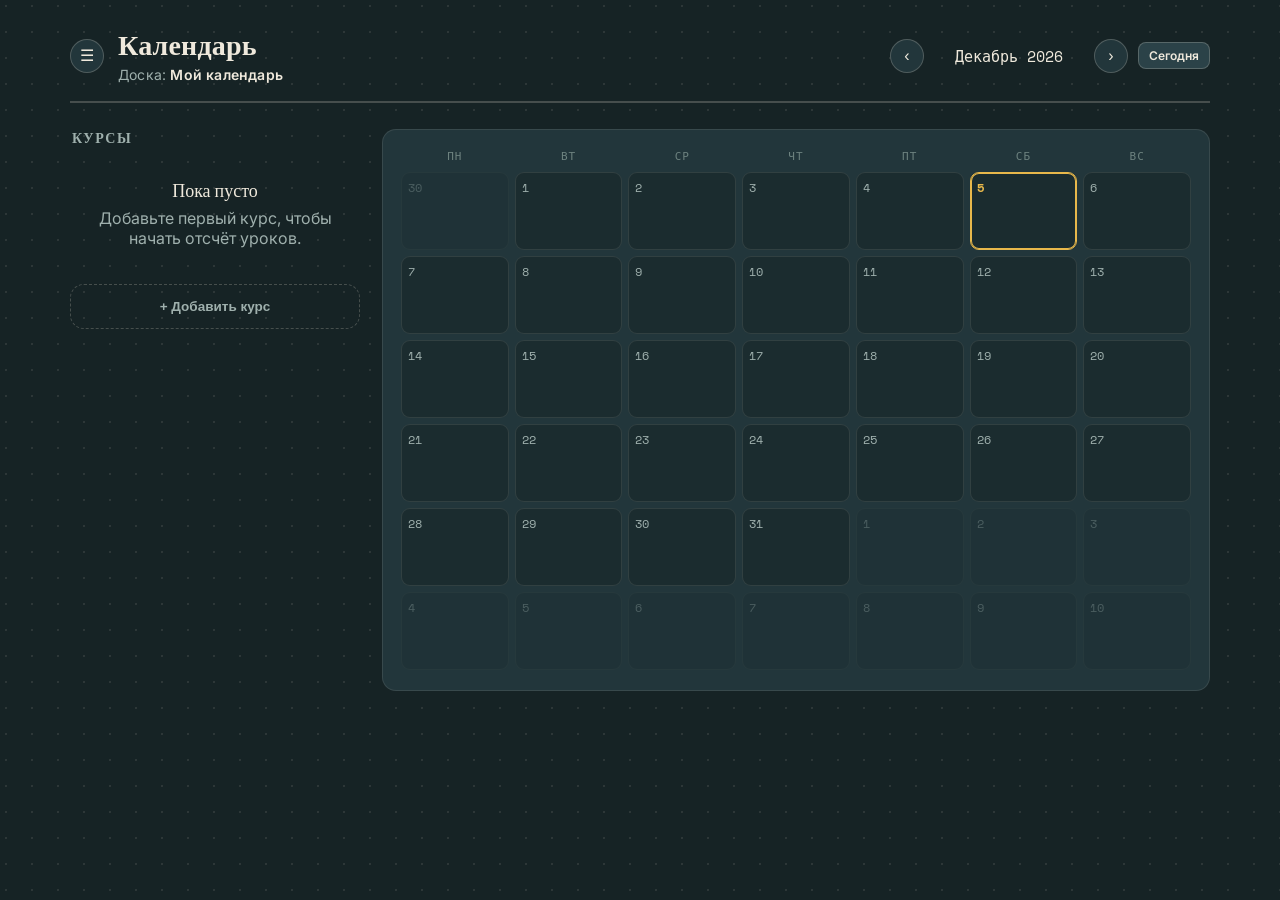
==== commit 87ff7a44: "Rename calendar-github.html to index.html" ====
--- a/index.html
+++ b/index.html
@@ -6,858 +6,13 @@
 <title>Календарь занятий</title>
 <link rel="preconnect" href="https://fonts.googleapis.com">
 <link href="https://fonts.googleapis.com/css2?family=Fraunces:opsz,wght@9..144,400;9..144,600;9..144,700&family=Inter:wght@400;500;600;700&family=Space+Mono:wght@400;700&display=swap" rel="stylesheet">
+<link rel="stylesheet" href="styles.css">
 <style>
-  :root{
-    --bg: #162325;
-    --bg-soft: #1b2c2f;
-    --surface: #22363b;
-    --surface-2: #2b4248;
-    --ink: #efe9dc;
-    --ink-dim: #9fb0ad;
-    --ink-faint: #6d827f;
-    --line: rgba(239,233,220,0.10);
-    --line-strong: rgba(239,233,220,0.22);
-    --amber:#e8b84b; --rose:#e08a92; --sky:#7ca8d9; --sage:#7fc29a;
-    --lilac:#c793d9; --clay:#e0925c; --aqua:#6fc8c0; --olive:#b7c77a;
-    --danger:#e08a92;
-    --radius: 14px;
-  }
-  *{box-sizing:border-box;}
-  html,body{margin:0;padding:0;}
-  body{
-    background: var(--bg);
-    background-image: radial-gradient(circle at 6px 6px, var(--line) 1px, transparent 1px);
-    background-size: 26px 26px;
-    color: var(--ink);
-    font-family: 'Inter', sans-serif;
-    min-height:100vh;
-    -webkit-font-smoothing:antialiased;
-  }
-  .mono{font-family:'Space Mono', monospace;}
-  .display{font-family:'Fraunces', serif;}
-  #app{max-width:1180px;margin:0 auto;padding:28px 20px 60px;}
-
-  header.top{
-    display:flex; align-items:center; justify-content:space-between;
-    gap:16px; flex-wrap:wrap; margin-bottom:26px;
-    border-bottom:1px solid var(--line-strong); padding-bottom:18px;
-  }
-  .top-left{display:flex; align-items:center; gap:14px;}
-  header.top h1{font-family:'Fraunces', serif; font-weight:700; font-size:28px; margin:0; letter-spacing:0.2px;}
-  header.top h1 span{color: var(--ink-dim); font-weight:400; font-size:14px; display:block; font-family:'Inter',sans-serif; margin-top:4px;}
-  header.top h1 span b{color:var(--ink); font-weight:600;}
-  .month-nav{display:flex; align-items:center; gap:10px;}
-  .month-nav .label{font-family:'Space Mono',monospace; font-size:15px; min-width:150px; text-align:center;}
-  .icon-btn{
-    background:var(--surface); border:1px solid var(--line-strong); color:var(--ink);
-    width:34px; height:34px; border-radius:50%; cursor:pointer; font-size:16px;
-    display:flex; align-items:center; justify-content:center; transition:background .15s; flex:none;
-  }
-  .icon-btn:hover{background:var(--surface-2);}
-  .icon-btn.tiny{width:24px; height:24px; font-size:11px;}
-  .btn{
-    background:var(--surface-2); border:1px solid var(--line-strong); color:var(--ink);
-    padding:8px 14px; border-radius:8px; cursor:pointer; font-family:'Inter',sans-serif;
-    font-size:13.5px; font-weight:600; transition:background .15s, transform .1s;
-  }
-  .btn:hover{background:#33494f;}
-  .btn:active{transform:scale(0.97);}
-  .btn.primary{background:var(--amber); color:#1c1204; border-color:var(--amber);}
-  .btn.primary:hover{background:#f2c766;}
-  .btn.danger{background:transparent; color:var(--danger); border-color:rgba(224,138,146,0.4);}
-  .btn.danger:hover{background:rgba(224,138,146,0.12);}
-  .btn.small{padding:5px 10px; font-size:12px;}
-  .btn:disabled{opacity:0.4; cursor:not-allowed;}
-
-  .layout{display:grid; grid-template-columns:290px 1fr; gap:22px; align-items:start;}
-  @media (max-width:820px){ .layout{grid-template-columns:1fr;} }
-
-  .sidebar h2{font-family:'Fraunces',serif; font-size:14px; text-transform:uppercase; letter-spacing:1.5px; color:var(--ink-dim); margin:0 0 12px 2px; font-weight:600;}
-  .cards{display:flex; flex-direction:column; gap:14px; margin-bottom:16px;}
-  .punch-card{position:relative; background:var(--surface); border:1px solid var(--line); border-radius:var(--radius); padding:16px 16px 14px; box-shadow:0 8px 20px -12px rgba(0,0,0,0.5);}
-  .punch-card .notch{position:absolute; top:52px; width:16px; height:16px; border-radius:50%; background:var(--bg); box-shadow: 0 0 0 1px var(--line);}
-  .punch-card .notch.left{left:-9px;}
-  .punch-card .notch.right{right:-9px;}
-  .punch-card .perf{position:absolute; left:8px; right:8px; top:59px; border-top:1.5px dashed var(--line-strong);}
-  .pc-head{display:flex; align-items:center; justify-content:space-between; gap:8px; padding-bottom:16px;}
-  .pc-name{display:flex; align-items:center; gap:8px; font-weight:600; font-size:14.5px; min-width:0;}
-  .pc-name .dot{width:10px; height:10px; border-radius:50%; flex:none;}
-  .pc-name .txt{overflow:hidden; text-overflow:ellipsis; white-space:nowrap;}
-  .pc-days{font-size:11px; color:var(--ink-faint); margin-top:14px;}
-  .pc-body{padding-top:16px;}
-  .dots{display:flex; flex-wrap:wrap; gap:5px; margin-bottom:10px;}
-  .dots i{width:11px; height:11px; border-radius:50%; display:inline-block; border:1.5px solid var(--dotcolor); background:transparent;}
-  .dots i.filled{background:var(--dotcolor);}
-  .pc-stats{font-family:'Space Mono',monospace; font-size:12.5px; color:var(--ink-dim); line-height:1.7;}
-  .pc-stats b{color:var(--ink); font-weight:700;}
-  .pc-stats .warn{color:var(--rose);}
-  .pc-total-edit{display:inline-flex; align-items:center; gap:6px;}
-  .pc-total-edit input{width:48px; background:var(--surface-2); border:1px solid var(--line-strong); color:var(--ink); border-radius:6px; padding:3px 6px; font-family:'Space Mono',monospace; font-size:12.5px;}
-
-  .add-card{width:100%; padding:14px; border-radius:var(--radius); border:1.5px dashed var(--line-strong); background:transparent; color:var(--ink-dim); cursor:pointer; font-size:13.5px; font-weight:600; display:flex; align-items:center; justify-content:center; gap:8px;}
-  .add-card:hover{border-color:var(--amber); color:var(--amber); background:rgba(232,184,75,0.06);}
-
-  .cal-wrap{background:var(--surface); border:1px solid var(--line); border-radius:var(--radius); padding:18px 18px 20px;}
-  .cal-dow{display:grid; grid-template-columns:repeat(7,1fr); gap:6px; margin-bottom:8px;}
-  .cal-dow div{text-align:center; font-size:11px; color:var(--ink-faint); text-transform:uppercase; letter-spacing:1px; font-family:'Space Mono',monospace;}
-  .cal-grid{display:grid; grid-template-columns:repeat(7,1fr); gap:6px;}
-  .cal-cell{min-height:78px; background:var(--bg-soft); border:1px solid var(--line); border-radius:9px; padding:6px 6px 7px; cursor:pointer; transition:border-color .15s, background .15s; position:relative;}
-  .cal-cell:hover{border-color:var(--line-strong);}
-  .cal-cell.outside{opacity:0.32;}
-  .cal-cell.today{border-color:var(--amber); box-shadow:0 0 0 1px var(--amber) inset;}
-  .cal-cell .num{font-family:'Space Mono',monospace; font-size:12px; color:var(--ink-dim);}
-  .cal-cell.today .num{color:var(--amber); font-weight:700;}
-  .cal-markers{display:flex; flex-wrap:wrap; gap:3px; margin-top:6px;}
-  .marker{width:8px; height:8px; border-radius:50%; background:var(--mc); flex:none;}
-  .marker.outline{background:transparent; border:1.4px solid var(--mc);}
-  .marker.cancelled{background:transparent; border:1.4px solid var(--ink-faint); position:relative;}
-  .marker.cancelled::after{content:'';position:absolute; left:-2px; right:-2px; top:50%; height:1.4px; background:var(--ink-faint); transform:rotate(-45deg);}
-  .marker.moved{box-shadow:0 0 0 1.5px var(--bg-soft), 0 0 0 3px var(--mc);}
-
-  .empty{padding:40px 10px; text-align:center; color:var(--ink-dim);}
-  .empty .display{font-size:18px; color:var(--ink); margin-bottom:6px;}
-
-  .overlay{position:fixed; inset:0; background:rgba(10,16,17,0.72); backdrop-filter:blur(2px); display:flex; align-items:center; justify-content:center; padding:20px; z-index:50;}
-  .modal{background:var(--surface); border:1px solid var(--line-strong); border-radius:16px; width:100%; max-width:420px; padding:22px; max-height:86vh; overflow-y:auto; position:relative;}
-  .modal.narrow{max-width:380px;}
-  .modal h3{font-family:'Fraunces',serif; font-size:19px; margin:0 0 4px;}
-  .modal .sub{font-size:12.5px; color:var(--ink-dim); margin-bottom:16px; font-family:'Space Mono',monospace; line-height:1.6;}
-  .field{margin-bottom:14px;}
-  .field label{display:block; font-size:12px; color:var(--ink-dim); margin-bottom:6px; font-weight:600; letter-spacing:.3px;}
-  .field input[type=text], .field input[type=number], .field input[type=date]{
-    width:100%; background:var(--surface-2); border:1px solid var(--line-strong); color:var(--ink);
-    border-radius:8px; padding:9px 10px; font-family:'Inter',sans-serif; font-size:14px;
-  }
-  .field textarea{
-    width:100%; min-height:70px; background:var(--surface-2); border:1px solid var(--line-strong); color:var(--ink);
-    border-radius:8px; padding:9px 10px; font-family:'Space Mono',monospace; font-size:11.5px; resize:vertical;
-  }
-  .field-row{display:flex; gap:6px;}
-  .field-row input{flex:1;}
-  .day-toggles{display:flex; gap:6px; flex-wrap:wrap;}
-  .day-toggle{width:38px; height:34px; border-radius:8px; border:1px solid var(--line-strong); background:var(--surface-2); color:var(--ink-dim); cursor:pointer; font-family:'Space Mono',monospace; font-size:12px;}
-  .day-toggle.active{background:var(--amber); border-color:var(--amber); color:#1c1204; font-weight:700;}
-  .color-picker{display:flex; gap:8px; flex-wrap:wrap;}
-  .swatch{width:26px; height:26px; border-radius:50%; cursor:pointer; border:2px solid transparent;}
-  .swatch.active{border-color:var(--ink);}
-  .modal-actions{display:flex; justify-content:flex-end; gap:8px; margin-top:18px;}
-  .modal .close-x{position:absolute; top:16px; right:18px; background:none; border:none; color:var(--ink-dim); font-size:18px; cursor:pointer;}
-
-  .day-item{border:1px solid var(--line); border-radius:10px; padding:11px 12px; margin-bottom:9px;}
-  .day-item-head{display:flex; align-items:center; gap:8px; margin-bottom:6px;}
-  .day-item-head .dot{width:10px; height:10px; border-radius:50%;}
-  .day-item-head .nm{font-weight:600; font-size:14px; flex:1;}
-  .status{font-size:11.5px; font-family:'Space Mono',monospace; color:var(--ink-dim);}
-  .status.ok{color:var(--sage);}
-  .status.warn{color:var(--rose);}
-  .day-item .row-actions{display:flex; gap:6px; margin-top:8px;}
-  .resched-form{display:flex; gap:6px; margin-top:8px; align-items:center;}
-  .resched-form input{background:var(--surface-2); border:1px solid var(--line-strong); color:var(--ink); border-radius:6px; padding:5px 7px; font-family:'Space Mono',monospace; font-size:12px;}
-
-  .drawer-hr{border:none; border-top:1px solid var(--line-strong); margin:18px 0;}
-  .board-list{display:flex; flex-direction:column; gap:3px; margin-bottom:6px;}
-  .board-row{display:flex; align-items:center; justify-content:space-between; gap:8px; padding:8px 10px; border-radius:8px;}
-  .board-row.active{background:var(--surface-2);}
-  .board-row .board-name{background:none; border:none; color:var(--ink); font-size:14px; font-weight:600; cursor:pointer; text-align:left; padding:0; flex:1; font-family:'Inter',sans-serif; overflow:hidden; text-overflow:ellipsis; white-space:nowrap;}
-  .board-row.active .board-name{color:var(--amber);}
-
-  .import-banner{
-    background:var(--surface); border:1px solid var(--amber); border-radius:12px;
-    padding:14px 16px; margin-bottom:20px; display:flex; align-items:center; justify-content:space-between; gap:14px; flex-wrap:wrap;
-  }
-  .import-banner .txt{font-size:13.5px;}
-  .import-banner .txt b{color:var(--amber);}
-  .import-actions{display:flex; gap:8px;}
-
-  .toast{position:fixed; bottom:20px; left:50%; transform:translateX(-50%); background:var(--surface-2); border:1px solid var(--line-strong); color:var(--ink); padding:10px 18px; border-radius:10px; font-size:13px; z-index:80; box-shadow:0 10px 24px -10px rgba(0,0,0,0.6); max-width:90vw; text-align:center;}
-  .storage-warn{font-size:12px; color:var(--rose); margin-bottom:14px; font-family:'Space Mono',monospace;}
-  ::-webkit-scrollbar{width:8px;}
-  ::-webkit-scrollbar-thumb{background:var(--surface-2); border-radius:8px;}
 </style>
 </head>
 <body>
 <div id="app"></div>
 
-<script>
-(function(){
-  "use strict";
-
-  var COLORS = {
-    amber:'#e8b84b', rose:'#e08a92', sky:'#7ca8d9', sage:'#7fc29a',
-    lilac:'#c793d9', clay:'#e0925c', aqua:'#6fc8c0', olive:'#b7c77a'
-  };
-  var COLOR_KEYS = Object.keys(COLORS);
-  var DOW_LABELS = ['Пн','Вт','Ср','Чт','Пт','Сб','Вс'];
-  var DOW_VALUES = [1,2,3,4,5,6,0];
-  var STORAGE_KEY = 'lessoncal_boards_v1';
-
-  var state = {
-    boards: [],
-    activeBoardId: null,
-    viewDate: startOfMonth(todayD()),
-    selectedDate: null,
-    modal: null,
-    menuOpen: false,
-    storageOk: true,
-    pendingImport: null,
-    toast: null
-  };
-
-  // ---------- date helpers ----------
-  function pad(n){ return String(n).padStart(2,'0'); }
-  function fmt(d){ return d.getFullYear()+'-'+pad(d.getMonth()+1)+'-'+pad(d.getDate()); }
-  function parseD(s){ var p=s.split('-').map(Number); return new Date(p[0], p[1]-1, p[2]); }
-  function todayD(){ var n=new Date(); return new Date(n.getFullYear(), n.getMonth(), n.getDate()); }
-  function addDays(d,n){ var r=new Date(d); r.setDate(r.getDate()+n); return r; }
-  function startOfMonth(d){ return new Date(d.getFullYear(), d.getMonth(), 1); }
-  function fmtHuman(ds){
-    var d = parseD(ds);
-    var months = ['января','февраля','марта','апреля','мая','июня','июля','августа','сентября','октября','ноября','декабря'];
-    return d.getDate()+' '+months[d.getMonth()]+' '+d.getFullYear();
-  }
-  var MONTH_NAMES = ['Январь','Февраль','Март','Апрель','Май','Июнь','Июль','Август','Сентябрь','Октябрь','Ноябрь','Декабрь'];
-
-  function uid(){ return 'id'+Date.now().toString(36)+Math.random().toString(36).slice(2,7); }
-  function newBoard(name){ return {id: uid(), name: name, subjects: []}; }
-  function activeBoard(){
-    var b = state.boards.find(function(x){ return x.id===state.activeBoardId; });
-    return b || state.boards[0];
-  }
-
-  // ---------- scheduling logic ----------
-  function occurrencesInRange(subj, rangeStart, rangeEnd){
-    var start = parseD(subj.startDate);
-    var from = start > rangeStart ? start : rangeStart;
-    var cancelled = new Set(subj.cancelled||[]);
-    var reschedFrom = new Set(Object.keys(subj.rescheduled||{}));
-    var set = new Set();
-    if(from <= rangeEnd){
-      var guard = 0;
-      for(var d=new Date(from); d<=rangeEnd && guard<4000; d=addDays(d,1), guard++){
-        var ds = fmt(d);
-        if(subj.days.indexOf(d.getDay())!==-1 && !reschedFrom.has(ds) && !cancelled.has(ds)){
-          set.add(ds);
-        }
-      }
-    }
-    Object.keys(subj.rescheduled||{}).forEach(function(fromKey){
-      var to_ = subj.rescheduled[fromKey];
-      var td = parseD(to_);
-      if(td>=rangeStart && td<=rangeEnd && !cancelled.has(to_)) set.add(to_);
-    });
-    return Array.from(set).sort();
-  }
-  function usedCount(subj){
-    var t = todayD();
-    return occurrencesInRange(subj, parseD(subj.startDate), t).length;
-  }
-  function remaining(subj){ return subj.total - usedCount(subj); }
-  function forecast(subj){
-    var rem = remaining(subj);
-    if(rem<=0) return {done:true};
-    var t = todayD();
-    var future = occurrencesInRange(subj, addDays(t,1), addDays(t, 365*3));
-    if(future.length < rem) return {unknown:true, upcoming:future};
-    return {date: future[rem-1], upcoming: future.slice(0,8)};
-  }
-  function dayInfo(subj, ds){
-    var d = parseD(ds);
-    var isPattern = subj.days.indexOf(d.getDay())!==-1 && ds >= subj.startDate;
-    var cancelled = (subj.cancelled||[]).indexOf(ds)!==-1;
-    var reschedMap = subj.rescheduled||{};
-    var isReschedFrom = Object.prototype.hasOwnProperty.call(reschedMap, ds);
-    var movedToKey = null;
-    Object.keys(reschedMap).forEach(function(k){ if(reschedMap[k]===ds) movedToKey = k; });
-    var past = ds <= fmt(todayD());
-    if(movedToKey !== null && !cancelled){
-      return {kind: past ? 'moved-done' : 'moved-upcoming', movedFrom: movedToKey};
-    }
-    if(isPattern && cancelled){ return {kind:'cancelled'}; }
-    if(isPattern && isReschedFrom){ return {kind:'moved-away', movedTo: reschedMap[ds]}; }
-    if(isPattern){ return {kind: past ? 'done' : 'upcoming'}; }
-    return null;
-  }
-
-  // ---------- storage (real browser localStorage — persists on any real host, incl. GitHub Pages) ----------
-  function loadData(){
-    var raw = null;
-    try{ raw = localStorage.getItem(STORAGE_KEY); }
-    catch(e){ state.storageOk = false; }
-    if(raw){
-      try{
-        var data = JSON.parse(raw);
-        state.boards = data.boards || [];
-        state.activeBoardId = data.activeBoardId;
-      }catch(e){ state.boards = []; }
-    }
-    if(!state.boards || state.boards.length===0){
-      var b = newBoard('Мой календарь');
-      state.boards = [b]; state.activeBoardId = b.id;
-    }
-    if(!state.boards.find(function(b){ return b.id===state.activeBoardId; })){
-      state.activeBoardId = state.boards[0].id;
-    }
-    checkHashImport();
-    render();
-  }
-  function saveData(){
-    try{
-      localStorage.setItem(STORAGE_KEY, JSON.stringify({boards: state.boards, activeBoardId: state.activeBoardId}));
-    }catch(e){ state.storageOk = false; }
-    render();
-  }
-
-  // ---------- sharing: the "code" is the board's data itself, base64-encoded ----------
-  // There's no server here, so a short lookup code isn't possible — the code/link
-  // simply carries the data. Re-share after changes to hand out an updated code.
-  function encodeBoard(board){
-    try{ return btoa(encodeURIComponent(JSON.stringify({n: board.name, s: board.subjects}))); }
-    catch(e){ return null; }
-  }
-  function decodeBoard(code){
-    var json = decodeURIComponent(atob(code));
-    var obj = JSON.parse(json);
-    if(!obj || typeof obj.n!=='string' || !Array.isArray(obj.s)) throw new Error('bad payload');
-    return {name: obj.n, subjects: obj.s};
-  }
-  function checkHashImport(){
-    var h = window.location.hash;
-    if(h && h.indexOf('#board=')===0){
-      var raw = h.slice('#board='.length);
-      try{
-        var code = decodeURIComponent(raw);
-        var decoded = decodeBoard(code);
-        state.pendingImport = {code: code, name: decoded.name, subjects: decoded.subjects};
-      }catch(e){ /* ignore malformed hash */ }
-    }
-  }
-  function clearHash(){
-    try{ history.replaceState(null, '', window.location.pathname + window.location.search); }
-    catch(e){ window.location.hash=''; }
-  }
-
-  // ---------- board mutations ----------
-  function createBoard(name){
-    var b = newBoard(name && name.trim() ? name.trim() : 'Новая доска');
-    state.boards.push(b);
-    state.activeBoardId = b.id;
-    state.menuOpen = false;
-    saveData();
-  }
-  function switchBoard(id){
-    state.activeBoardId = id;
-    state.menuOpen = false;
-    saveData();
-  }
-  function deleteBoard(id){
-    if(state.boards.length<=1){ showToast('Нельзя удалить последнюю доску'); return; }
-    state.boards = state.boards.filter(function(b){ return b.id!==id; });
-    if(state.activeBoardId===id){ state.activeBoardId = state.boards[0].id; }
-    saveData();
-  }
-  function acceptImport(){
-    if(!state.pendingImport) return;
-    var b = newBoard(state.pendingImport.name);
-    b.subjects = state.pendingImport.subjects;
-    state.boards.push(b);
-    state.activeBoardId = b.id;
-    state.pendingImport = null;
-    clearHash();
-    showToast('Доска добавлена');
-    saveData();
-  }
-  function dismissImport(){
-    state.pendingImport = null;
-    clearHash();
-    render();
-  }
-
-  // ---------- subject mutations (operate on the active board) ----------
-  function addSubject(data){
-    var b = activeBoard();
-    b.subjects.push({
-      id: uid(), name: data.name, color: data.color, days: data.days,
-      startDate: data.startDate, total: data.total,
-      cancelled: [], rescheduled: {}
-    });
-    saveData();
-  }
-  function deleteSubject(id){
-    var b = activeBoard();
-    b.subjects = b.subjects.filter(function(s){ return s.id!==id; });
-    saveData();
-  }
-  function updateTotal(id, total){
-    var b = activeBoard();
-    var s = b.subjects.find(function(x){ return x.id===id; });
-    if(s){ s.total = Math.max(0, total); saveData(); }
-  }
-  function cancelOccurrence(subjId, ds){
-    var b = activeBoard();
-    var s = b.subjects.find(function(x){ return x.id===subjId; });
-    if(!s) return;
-    var info = dayInfo(s, ds);
-    if(!info) return;
-    if(info.kind==='moved-done' || info.kind==='moved-upcoming'){
-      var origin = info.movedFrom;
-      delete s.rescheduled[origin];
-      s.cancelled = (s.cancelled||[]).concat([origin]);
-    } else {
-      s.cancelled = (s.cancelled||[]).concat([ds]);
-    }
-    saveData();
-  }
-  function restoreOccurrence(subjId, ds){
-    var b = activeBoard();
-    var s = b.subjects.find(function(x){ return x.id===subjId; });
-    if(!s) return;
-    s.cancelled = (s.cancelled||[]).filter(function(x){ return x!==ds; });
-    saveData();
-  }
-  function rescheduleOccurrence(subjId, fromDs, toDs){
-    var b = activeBoard();
-    var s = b.subjects.find(function(x){ return x.id===subjId; });
-    if(!s || !toDs) return;
-    s.rescheduled = s.rescheduled || {};
-    s.rescheduled[fromDs] = toDs;
-    saveData();
-  }
-
-  // ---------- render ----------
-  var app = document.getElementById('app');
-
-  function render(){
-    var html = '';
-    html += renderHeader();
-    if(state.pendingImport) html += renderImportBanner();
-    html += '<div class="layout">';
-    html += renderSidebar();
-    html += renderCalendar();
-    html += '</div>';
-    if(state.modal==='add') html += renderAddModal();
-    if(state.modal==='day') html += renderDayModal();
-    if(state.menuOpen) html += renderMenuDrawer();
-    if(state.toast) html += '<div class="toast">'+escapeHtml(state.toast)+'</div>';
-    app.innerHTML = html;
-    attachHandlers();
-    if(state.toast){ setTimeout(function(){ state.toast=null; render(); }, 2400); }
-  }
-
-  function escapeHtml(s){
-    return String(s).replace(/[&<>"']/g, function(c){
-      return {'&':'&amp;','<':'&lt;','>':'&gt;','"':'&quot;',"'":'&#39;'}[c];
-    });
-  }
-
-  function renderImportBanner(){
-    return ''+
-    '<div class="import-banner">'+
-      '<div class="txt">Ссылка содержит доску «<b>'+escapeHtml(state.pendingImport.name)+'</b>». Добавить её к своим?</div>'+
-      '<div class="import-actions">'+
-        '<button class="btn primary small" data-act="accept-import">Добавить</button>'+
-        '<button class="btn small" data-act="dismiss-import">Скрыть</button>'+
-      '</div>'+
-    '</div>';
-  }
-
-  function renderHeader(){
-    var vd = state.viewDate;
-    var ab = activeBoard();
-    var storageWarn = state.storageOk ? '' :
-      '<div class="storage-warn">Локальное хранилище браузера недоступно (например, приватный режим) — изменения не сохранятся.</div>';
-    return ''+
-      '<header class="top">'+
-        '<div class="top-left">'+
-          '<button class="icon-btn" data-act="open-menu" title="Доски">☰</button>'+
-          '<div><h1 class="display">Календарь занятий<span>Доска: <b>'+escapeHtml(ab.name)+'</b></span></h1></div>'+
-        '</div>'+
-        '<div class="month-nav">'+
-          '<button class="icon-btn" data-act="prev-month">‹</button>'+
-          '<div class="label mono">'+MONTH_NAMES[vd.getMonth()]+' '+vd.getFullYear()+'</div>'+
-          '<button class="icon-btn" data-act="next-month">›</button>'+
-          '<button class="btn small" data-act="today">Сегодня</button>'+
-        '</div>'+
-      '</header>'+
-      storageWarn;
-  }
-
-  function renderSidebar(){
-    var ab = activeBoard();
-    var html = '<div class="sidebar"><h2>Курсы</h2><div class="cards">';
-    if(ab.subjects.length===0){
-      html += '<div class="empty" style="padding:20px 6px;"><div class="display">Пока пусто</div>Добавьте первый курс, чтобы начать отсчёт уроков.</div>';
-    }
-    ab.subjects.forEach(function(s){
-      var used = usedCount(s);
-      var rem = remaining(s);
-      var fc = forecast(s);
-      var color = COLORS[s.color] || COLORS.amber;
-      var maxDots = 60;
-      var dotsHtml = '';
-      var dotCount = Math.min(s.total, maxDots);
-      for(var i=0;i<dotCount;i++){
-        dotsHtml += '<i class="'+(i<used?'filled':'')+'" style="--dotcolor:'+color+'"></i>';
-      }
-      var overflowNote = s.total>maxDots ? ' <span class="mono" style="font-size:10px;">+'+(s.total-maxDots)+'</span>' : '';
-      var daysStr = s.days.slice().sort(function(a,b){ return DOW_VALUES.indexOf(a)-DOW_VALUES.indexOf(b); })
-        .map(function(v){ return DOW_LABELS[DOW_VALUES.indexOf(v)]; }).join(', ');
-      var statLine;
-      if(rem<0){
-        statLine = '<span class="warn">Превышение на '+Math.abs(rem)+' — увеличьте количество уроков</span>';
-      } else if(rem===0){
-        statLine = '<span class="warn">Уроки закончились</span>';
-      } else if(fc.date){
-        statLine = 'Хватит до <b>'+fmtHuman(fc.date)+'</b>';
-      } else if(fc.unknown){
-        statLine = '<span style="color:var(--ink-faint)">хватит более чем на 3 года вперёд</span>';
-      } else {
-        statLine = '';
-      }
-      html += ''+
-        '<div class="punch-card" data-subj="'+s.id+'">'+
-          '<div class="notch left"></div><div class="notch right"></div><div class="perf"></div>'+
-          '<div class="pc-head">'+
-            '<div class="pc-name"><span class="dot" style="background:'+color+'"></span><span class="txt">'+escapeHtml(s.name)+'</span></div>'+
-            '<button class="icon-btn" data-act="delete-subject" data-id="'+s.id+'" title="Удалить" style="width:26px;height:26px;font-size:13px;">✕</button>'+
-          '</div>'+
-          '<div class="pc-days mono">'+daysStr+' · с '+fmtHuman(s.startDate)+'</div>'+
-          '<div class="pc-body">'+
-            '<div class="dots">'+dotsHtml+overflowNote+'</div>'+
-            '<div class="pc-stats">'+
-              'Осталось <b>'+rem+'</b> из '+
-              '<span class="pc-total-edit"><input type="number" min="0" class="mono" data-act="edit-total" data-id="'+s.id+'" value="'+s.total+'"></span>'+
-              '<br>'+statLine+
-            '</div>'+
-          '</div>'+
-        '</div>';
-    });
-    html += '</div>';
-    html += '<button class="add-card" data-act="open-add">+ Добавить курс</button>';
-    html += '</div>';
-    return html;
-  }
-
-  function renderCalendar(){
-    var vd = state.viewDate;
-    var ab = activeBoard();
-    var y = vd.getFullYear(), m = vd.getMonth();
-    var firstOfMonth = new Date(y,m,1);
-    var jsDow = firstOfMonth.getDay();
-    var mondayOffset = (jsDow===0) ? 6 : jsDow-1;
-    var gridStart = addDays(firstOfMonth, -mondayOffset);
-    var todayStr = fmt(todayD());
-
-    var dowRow = '<div class="cal-dow">'+DOW_LABELS.map(function(l){ return '<div>'+l+'</div>'; }).join('')+'</div>';
-    var cells = '';
-    for(var i=0;i<42;i++){
-      var d = addDays(gridStart, i);
-      var ds = fmt(d);
-      var outside = d.getMonth()!==m;
-      var isToday = ds===todayStr;
-      var markers = '';
-      ab.subjects.forEach(function(s){
-        var info = dayInfo(s, ds);
-        if(!info) return;
-        var color = COLORS[s.color] || COLORS.amber;
-        var cls = 'marker';
-        if(info.kind==='cancelled'){ cls += ' cancelled'; }
-        else if(info.kind==='upcoming'){ cls += ' outline'; }
-        else if(info.kind==='moved-upcoming'){ cls += ' outline moved'; }
-        else if(info.kind==='moved-done'){ cls += ' moved'; }
-        markers += '<span class="'+cls+'" style="--mc:'+color+'"></span>';
-      });
-      cells += ''+
-        '<div class="cal-cell'+(outside?' outside':'')+(isToday?' today':'')+'" data-act="open-day" data-date="'+ds+'">'+
-          '<div class="num">'+d.getDate()+'</div>'+
-          '<div class="cal-markers">'+markers+'</div>'+
-        '</div>';
-    }
-    return '<div class="cal-wrap">'+dowRow+'<div class="cal-grid">'+cells+'</div></div>';
-  }
-
-  function renderAddModal(){
-    return ''+
-    '<div class="overlay">'+
-      '<div class="modal" data-stop="1">'+
-        '<button class="close-x" data-act="close-modal">✕</button>'+
-        '<h3 class="display">Новый курс</h3>'+
-        '<div class="sub">Добавьте занятие и укажите, по каким дням оно проходит</div>'+
-        '<form id="add-form">'+
-          '<div class="field"><label>Название</label><input type="text" name="name" placeholder="Например, английский" required></div>'+
-          '<div class="field"><label>Цвет</label><div class="color-picker">'+
-            COLOR_KEYS.map(function(k,idx){
-              return '<div class="swatch'+(idx===0?' active':'')+'" data-color="'+k+'" style="background:'+COLORS[k]+'"></div>';
-            }).join('')+
-          '</div><input type="hidden" name="color" value="'+COLOR_KEYS[0]+'"></div>'+
-          '<div class="field"><label>Дни недели</label><div class="day-toggles">'+
-            DOW_VALUES.map(function(v,idx){
-              return '<button type="button" class="day-toggle" data-day="'+v+'">'+DOW_LABELS[idx]+'</button>';
-            }).join('')+
-          '</div></div>'+
-          '<div class="field"><label>Дата начала</label><input type="date" name="startDate" value="'+fmt(todayD())+'" required></div>'+
-          '<div class="field"><label>Количество уроков</label><input type="number" name="total" min="1" value="8" required></div>'+
-          '<div class="modal-actions">'+
-            '<button type="button" class="btn" data-act="close-modal">Отмена</button>'+
-            '<button type="submit" class="btn primary">Создать курс</button>'+
-          '</div>'+
-        '</form>'+
-      '</div>'+
-    '</div>';
-  }
-
-  function renderDayModal(){
-    var ds = state.selectedDate;
-    var ab = activeBoard();
-    var items = '';
-    var any = false;
-    ab.subjects.forEach(function(s){
-      var info = dayInfo(s, ds);
-      if(!info) return;
-      any = true;
-      var color = COLORS[s.color] || COLORS.amber;
-      var head = '<div class="day-item-head"><span class="dot" style="background:'+color+'"></span><span class="nm">'+escapeHtml(s.name)+'</span></div>';
-      var body = '';
-      if(info.kind==='cancelled'){
-        body = '<div class="status warn">Занятие отменено</div>'+
-          '<div class="row-actions"><button class="btn small" data-act="restore" data-subj="'+s.id+'" data-date="'+ds+'">Восстановить</button></div>';
-      } else if(info.kind==='moved-away'){
-        body = '<div class="status">Перенесено на '+fmtHuman(info.movedTo)+'</div>';
-      } else if(info.kind==='moved-done' || info.kind==='moved-upcoming'){
-        body = '<div class="status ok">Перенесено сюда с '+fmtHuman(info.movedFrom)+'</div>'+
-          '<div class="row-actions"><button class="btn small danger" data-act="cancel" data-subj="'+s.id+'" data-date="'+ds+'">Отменить</button></div>';
-      } else {
-        var label = info.kind==='done' ? 'Прошло / засчитано' : 'Запланировано';
-        var cls = info.kind==='done' ? 'ok' : '';
-        body = '<div class="status '+cls+'">'+label+'</div>'+
-          '<div class="row-actions">'+
-            '<button class="btn small danger" data-act="cancel" data-subj="'+s.id+'" data-date="'+ds+'">Отменить</button>'+
-            '<button class="btn small" data-act="show-resched" data-subj="'+s.id+'" data-date="'+ds+'">Перенести</button>'+
-          '</div>'+
-          '<div class="resched-box" data-subj-box="'+s.id+'" data-date-box="'+ds+'" style="display:none;">'+
-            '<div class="resched-form">'+
-              '<input type="date" class="mono" value="'+ds+'">'+
-              '<button class="btn small primary" data-act="confirm-resched" data-subj="'+s.id+'" data-date="'+ds+'">ОК</button>'+
-            '</div>'+
-          '</div>';
-      }
-      items += '<div class="day-item">'+head+body+'</div>';
-    });
-    if(!any){
-      items = '<div class="empty" style="padding:20px 6px;">На этот день ничего не запланировано.</div>';
-    }
-    return ''+
-    '<div class="overlay">'+
-      '<div class="modal" data-stop="1">'+
-        '<button class="close-x" data-act="close-modal">✕</button>'+
-        '<h3 class="display">'+fmtHuman(ds)+'</h3>'+
-        '<div class="sub">Занятия и действия на этот день</div>'+
-        items+
-      '</div>'+
-    '</div>';
-  }
-
-  function renderMenuDrawer(){
-    var boardsHtml = state.boards.map(function(b){
-      var active = b.id===state.activeBoardId;
-      return '<div class="board-row'+(active?' active':'')+'">'+
-        '<button class="board-name" data-act="switch-board" data-id="'+b.id+'">'+escapeHtml(b.name)+'</button>'+
-        (state.boards.length>1 ? '<button class="icon-btn tiny" data-act="delete-board" data-id="'+b.id+'" title="Удалить доску">✕</button>' : '')+
-      '</div>';
-    }).join('');
-
-    var ab = activeBoard();
-    var code = encodeBoard(ab) || '';
-    var link = '';
-    try{ link = window.location.origin + window.location.pathname + '#board=' + encodeURIComponent(code); }
-    catch(e){ link = ''; }
-
-    return ''+
-    '<div class="overlay">'+
-      '<div class="modal narrow" data-stop="1">'+
-        '<button class="close-x" data-act="close-menu">✕</button>'+
-        '<h3 class="display">Доски</h3>'+
-        '<div class="sub">Переключайтесь между календарями или создайте новый</div>'+
-        '<div class="board-list">'+boardsHtml+'</div>'+
-        '<div class="field" style="margin-top:14px;">'+
-          '<label>Новая доска</label>'+
-          '<div class="field-row"><input type="text" id="new-board-name" placeholder="Название доски"><button class="btn primary" data-act="create-board">+</button></div>'+
-        '</div>'+
-        '<div class="drawer-hr"></div>'+
-        '<div class="field">'+
-          '<label>Поделиться этой доской</label>'+
-          '<textarea class="mono" readonly onclick="this.select()">'+code+'</textarea>'+
-          '<div class="field-row" style="margin-top:6px;">'+
-            '<button class="btn small" data-act="copy-code" data-code="'+escapeHtml(code)+'">Копировать код</button>'+
-            '<button class="btn small" data-act="copy-link" data-link="'+escapeHtml(link)+'">Копировать ссылку</button>'+
-          '</div>'+
-          '<div class="sub" style="margin:8px 0 0;">Это не живая ссылка, а снимок текущих данных доски. Передайте код или ссылку — открывший её человек сможет добавить себе копию. После изменений откройте это меню снова, чтобы получить обновлённый код.</div>'+
-        '</div>'+
-        '<div class="drawer-hr"></div>'+
-        '<div class="field">'+
-          '<label>Вставить код</label>'+
-          '<textarea id="import-code" class="mono" placeholder="Вставьте код сюда"></textarea>'+
-          '<button class="btn block" style="margin-top:6px;" data-act="import-board">Загрузить</button>'+
-        '</div>'+
-      '</div>'+
-    '</div>';
-  }
-
-  // ---------- event handling ----------
-  function attachHandlers(){
-    app.querySelectorAll('[data-act]').forEach(function(el){
-      el.addEventListener('click', function(ev){ handleAction(el, ev); });
-    });
-    app.querySelectorAll('[data-stop]').forEach(function(el){
-      el.addEventListener('click', function(ev){ ev.stopPropagation(); });
-    });
-    app.querySelectorAll('.overlay').forEach(function(overlay){
-      overlay.addEventListener('click', function(ev){
-        if(ev.target===overlay){ state.modal=null; state.menuOpen=false; render(); }
-      });
-    });
-    var addForm = document.getElementById('add-form');
-    if(addForm){
-      var selectedDays = [];
-      var colorInput = addForm.querySelector('input[name=color]');
-      addForm.querySelectorAll('.swatch').forEach(function(sw){
-        sw.addEventListener('click', function(){
-          addForm.querySelectorAll('.swatch').forEach(function(x){ x.classList.remove('active'); });
-          sw.classList.add('active');
-          colorInput.value = sw.dataset.color;
-        });
-      });
-      addForm.querySelectorAll('.day-toggle').forEach(function(btn){
-        btn.addEventListener('click', function(){
-          var v = Number(btn.dataset.day);
-          var idx = selectedDays.indexOf(v);
-          if(idx===-1){ selectedDays.push(v); btn.classList.add('active'); }
-          else { selectedDays.splice(idx,1); btn.classList.remove('active'); }
-        });
-      });
-      addForm.addEventListener('submit', function(ev){
-        ev.preventDefault();
-        if(selectedDays.length===0){ showToast('Выберите хотя бы один день недели'); return; }
-        var fd = new FormData(addForm);
-        addSubject({
-          name: (fd.get('name')||'').toString().trim() || 'Без названия',
-          color: fd.get('color'),
-          days: selectedDays.slice(),
-          startDate: fd.get('startDate'),
-          total: Math.max(1, parseInt(fd.get('total'),10) || 1)
-        });
-        state.modal = null;
-      });
-    }
-  }
-
-  function showToast(msg){ state.toast = msg; render(); }
-
-  function copyText(text, okMsg){
-    if(!text){ showToast('Нечего копировать'); return; }
-    if(navigator.clipboard && navigator.clipboard.writeText){
-      navigator.clipboard.writeText(text).then(function(){ showToast(okMsg); })
-        .catch(function(){ showToast('Не удалось скопировать автоматически'); });
-    } else {
-      showToast('Скопируйте текст вручную из поля');
-    }
-  }
-
-  function handleAction(el, ev){
-    var act = el.dataset.act;
-    switch(act){
-      case 'prev-month':
-        state.viewDate = new Date(state.viewDate.getFullYear(), state.viewDate.getMonth()-1, 1);
-        render(); break;
-      case 'next-month':
-        state.viewDate = new Date(state.viewDate.getFullYear(), state.viewDate.getMonth()+1, 1);
-        render(); break;
-      case 'today':
-        state.viewDate = startOfMonth(todayD());
-        render(); break;
-      case 'open-add':
-        state.modal = 'add'; state.menuOpen = false; render(); break;
-      case 'close-modal':
-        state.modal = null; render(); break;
-      case 'open-menu':
-        state.menuOpen = true; state.modal = null; render(); break;
-      case 'close-menu':
-        state.menuOpen = false; render(); break;
-      case 'open-day':
-        state.selectedDate = el.dataset.date; state.modal = 'day'; state.menuOpen = false; render(); break;
-      case 'delete-subject':
-        ev.stopPropagation();
-        deleteSubject(el.dataset.id);
-        break;
-      case 'cancel':
-        cancelOccurrence(el.dataset.subj, el.dataset.date);
-        break;
-      case 'restore':
-        restoreOccurrence(el.dataset.subj, el.dataset.date);
-        break;
-      case 'show-resched':
-        var box = app.querySelector('.resched-box[data-subj-box="'+el.dataset.subj+'"][data-date-box="'+el.dataset.date+'"]');
-        if(box) box.style.display = 'block';
-        break;
-      case 'confirm-resched':
-        var box2 = el.closest('.resched-box');
-        var inp = box2.querySelector('input[type=date]');
-        if(inp && inp.value){
-          rescheduleOccurrence(el.dataset.subj, el.dataset.date, inp.value);
-        }
-        break;
-      case 'switch-board':
-        switchBoard(el.dataset.id);
-        break;
-      case 'delete-board':
-        ev.stopPropagation();
-        deleteBoard(el.dataset.id);
-        break;
-      case 'create-board':
-        var nameInput = document.getElementById('new-board-name');
-        createBoard(nameInput ? nameInput.value : '');
-        break;
-      case 'copy-code':
-        copyText(el.dataset.code, 'Код скопирован');
-        break;
-      case 'copy-link':
-        copyText(el.dataset.link, 'Ссылка скопирована');
-        break;
-      case 'import-board':
-        var codeInput = document.getElementById('import-code');
-        var raw = codeInput ? codeInput.value.trim() : '';
-        if(!raw){ showToast('Вставьте код'); break; }
-        try{
-          var decoded = decodeBoard(raw);
-          var nb = newBoard(decoded.name);
-          nb.subjects = decoded.subjects;
-          state.boards.push(nb);
-          state.activeBoardId = nb.id;
-          state.menuOpen = false;
-          showToast('Доска добавлена');
-          saveData();
-        }catch(e){
-          showToast('Не удалось прочитать код');
-        }
-        break;
-      case 'accept-import':
-        acceptImport();
-        break;
-      case 'dismiss-import':
-        dismissImport();
-        break;
-    }
-  }
-
-  app.addEventListener('change', function(ev){
-    var t = ev.target;
-    if(t && t.dataset && t.dataset.act==='edit-total'){
-      var v = Math.max(0, parseInt(t.value,10) || 0);
-      updateTotal(t.dataset.id, v);
-    }
-  });
-
-  loadData();
-})();
-</script>
+<script src="./app.js"></script>
 </body>
 </html>
--- a/styles.css
+++ b/styles.css
@@ -0,0 +1,202 @@
+:root{
+    --bg: #162325;
+    --bg-soft: #1b2c2f;
+    --surface: #22363b;
+    --surface-2: #2b4248;
+    --surface-transperent: #22363b9a;
+    --ink: #efe9dc;
+    --ink-dim: #9fb0ad;
+    --ink-faint: #6d827f;
+    --line: rgba(239,233,220,0.10);
+    --line-strong: rgba(239,233,220,0.22);
+    --amber:#e8b84b; --rose:#e08a92; --sky:#7ca8d9; --sage:#7fc29a;
+    --lilac:#c793d9; --clay:#e0925c; --aqua:#6fc8c0; --olive:#b7c77a;
+    --danger:#e08a92;
+    --radius: 14px;
+  }
+  *{box-sizing:border-box;}
+  html,body{margin:0;padding:0;}
+  body{
+    background: var(--bg);
+    background-image: radial-gradient(circle at 6px 6px, var(--line) 1px, transparent 1px);
+    background-size: 26px 26px;
+    background-attachment: fixed;
+    color: var(--ink);
+    font-family: 'Inter', sans-serif;
+    min-height:100vh;
+    -webkit-font-smoothing:antialiased;
+  }
+  .mono{font-family:'Space Mono', monospace;}
+  .display{font-family:'Fraunces', serif;}
+  #app{max-width:1180px;margin:0 auto;padding:28px 20px 60px;}
+
+  header.top{
+    display:flex; align-items:center; justify-content:space-between;
+    gap:16px; flex-wrap:wrap; margin-bottom:26px;
+    border-bottom:2px solid var(--line-strong); padding-bottom:18px;
+  }
+  .top-left{display:flex; align-items:center; gap:14px;}
+  header.top h1{font-family:'Fraunces', serif; font-weight:700; font-size:28px; margin:0; letter-spacing:0.2px;}
+  header.top h1 span{color: var(--ink-dim); font-weight:400; font-size:14px; display:block; font-family:'Inter',sans-serif; margin-top:4px;}
+  header.top h1 span b{color:var(--ink); font-weight:600;}
+  .month-nav{display:flex; align-items:center; gap:10px;}
+  .month-nav .label{font-family:'Space Mono',monospace; font-size:15px; min-width:150px; text-align:center;}
+  .icon-btn{
+    background:var(--surface); border:1px solid var(--line-strong); color:var(--ink);
+    width:34px; height:34px; border-radius:50%; cursor:pointer; font-size:16px;
+    display:flex; align-items:center; justify-content:center; transition:background .15s; flex:none;
+  }
+  .icon-btn:hover{background:var(--surface-2);}
+  .icon-btn.tiny{width:24px; height:24px; font-size:11px;}
+  .btn{
+    background:var(--surface-2); border:1px solid var(--line-strong); color:var(--ink);
+    padding:8px 14px; border-radius:8px; cursor:pointer; font-family:'Inter',sans-serif;
+    font-size:13.5px; font-weight:600; transition:background .15s, transform .1s;
+  }
+  .btn:hover{background:#33494f;}
+  .btn:active{transform:scale(0.97);}
+  .btn.primary{background:var(--amber); color:#1c1204; border-color:var(--amber);}
+  .btn.primary:hover{background:#f2c766;}
+  .btn.danger{background:transparent; color:var(--danger); border-color:rgba(224,138,146,0.4);}
+  .btn.danger:hover{background:rgba(224,138,146,0.12);}
+  .btn.small{padding:5px 10px; font-size:12px;}
+  .btn:disabled{opacity:0.4; cursor:not-allowed;}
+
+  .layout{display:grid; grid-template-columns:290px 1fr; gap:22px; align-items:start;}
+  @media (max-width:820px){ 
+    .layout{grid-template-columns:1fr;}
+    .top {
+      z-index: 50;
+      border: 2px solid var(--line-strong);
+      border-radius: 10px;
+      padding: 5px;
+      background-color: var(--surface-transperent);
+      padding-bottom: 7px !important;
+    }
+    .cal-cell {
+      min-height: 74px !important;
+    }
+
+    #app {
+      padding: 28px 20px 25px;
+    }
+  }
+
+  @media (max-width:685px){
+    .cal-cell {
+      min-height: 65px !important;
+    }
+  }
+
+  @media (max-width:370px){
+  .month-nav{
+    flex-wrap:wrap;
+    justify-content:center;
+  }
+  .month-nav .btn.small{
+    order:10;
+    width:100%;
+    margin-top:8px;
+  }
+  }
+  .sidebar h2{font-family:'Fraunces',serif; font-size:14px; text-transform:uppercase; letter-spacing:1.5px; color:var(--ink-dim); margin:0 0 12px 2px; font-weight:600;}
+  .cards{display:flex; flex-direction:column; gap:14px; margin-bottom:16px;}
+  .punch-card{position:relative; background:var(--surface-transperent); border:1px solid var(--line); border-radius:var(--radius); padding:16px 16px 14px; box-shadow:0 8px 20px -12px rgba(0,0,0,0.5);}
+  .punch-card .notch{position:absolute; top:52px; width:16px; height:16px; border-radius:50%; background:var(--bg); box-shadow: 0 0 0 1px var(--line);}
+  .punch-card .notch.left{left:-9px;}
+  .punch-card .notch.right{right:-9px;}
+  .punch-card .perf{position:absolute; left:8px; right:8px; top:59px; border-top:1.5px dashed var(--line-strong);}
+  .pc-head{display:flex; align-items:center; justify-content:space-between; gap:8px; padding-bottom:16px;}
+  .pc-name{display:flex; align-items:center; gap:8px; font-weight:600; font-size:14.5px; min-width:0;}
+  .pc-name .dot{width:10px; height:10px; border-radius:50%; flex:none;}
+  .pc-name .txt{overflow:hidden; text-overflow:ellipsis; white-space:nowrap;}
+  .pc-days{font-size:11px; color:var(--ink-faint); margin-top:14px;}
+  .pc-body{padding-top:16px;}
+  .dots{display:flex; flex-wrap:wrap; gap:5px; margin-bottom:10px;}
+  .dots i{width:11px; height:11px; border-radius:50%; display:inline-block; border:1.5px solid var(--dotcolor); background:transparent;}
+  .dots i.filled{background:var(--dotcolor);}
+  .pc-stats{font-family:'Space Mono',monospace; font-size:12.5px; color:var(--ink-dim); line-height:1.7;}
+  .pc-stats b{color:var(--ink); font-weight:700;}
+  .pc-stats .warn{color:var(--rose);}
+  .pc-total-edit{display:inline-flex; align-items:center; gap:6px;}
+  .pc-total-edit input{width:48px; background:var(--surface-2); border:1px solid var(--line-strong); color:var(--ink); border-radius:6px; padding:3px 6px; font-family:'Space Mono',monospace; font-size:12.5px;}
+
+  .add-card{width:100%; padding:14px; border-radius:var(--radius); border:1.5px dashed var(--line-strong); background:transparent; color:var(--ink-dim); cursor:pointer; font-size:13.5px; font-weight:600; display:flex; align-items:center; justify-content:center; gap:8px;}
+  .add-card:hover{border-color:var(--amber); color:var(--amber); background:rgba(232,184,75,0.06);}
+
+  .cal-wrap{background:var(--surface); border:1px solid var(--line); border-radius:var(--radius); padding:18px 18px 20px;}
+  .cal-dow{display:grid; grid-template-columns:repeat(7,1fr); gap:6px; margin-bottom:8px;}
+  .cal-dow div{text-align:center; font-size:11px; color:var(--ink-faint); text-transform:uppercase; letter-spacing:1px; font-family:'Space Mono',monospace;}
+  .cal-grid{display:grid; grid-template-columns:repeat(7,1fr); gap:6px;}
+  .cal-cell{min-height:78px; background:var(--bg-soft); border:1px solid var(--line); border-radius:9px; padding:6px 6px 7px; cursor:pointer; transition:border-color .15s, background .15s; position:relative;}
+  .cal-cell:hover{border-color:var(--line-strong);}
+  .cal-cell.outside{opacity:0.32;}
+  .cal-cell.today{border-color:var(--amber); box-shadow:0 0 0 1px var(--amber) inset;}
+  .cal-cell .num{font-family:'Space Mono',monospace; font-size:12px; color:var(--ink-dim);}
+  .cal-cell.today .num{color:var(--amber); font-weight:700;}
+  .cal-markers{display:flex; flex-wrap:wrap; gap:3px; margin-top:6px;}
+  .marker{width:8px; height:8px; border-radius:50%; background:var(--mc); flex:none;}
+  .marker.outline{background:transparent; border:1.4px solid var(--mc);}
+  .marker.cancelled{background:transparent; border:1.4px solid var(--ink-faint); position:relative;}
+  .marker.cancelled::after{content:'';position:absolute; left:-2px; right:-2px; top:50%; height:1.4px; background:var(--ink-faint); transform:rotate(-45deg);}
+  .marker.moved{box-shadow:0 0 0 1.5px var(--bg-soft), 0 0 0 3px var(--mc);}
+
+  .empty{padding:40px 10px; text-align:center; color:var(--ink-dim);}
+  .empty .display{font-size:18px; color:var(--ink); margin-bottom:6px;}
+
+  .overlay{position:fixed; inset:0; background:rgba(10,16,17,0.72); backdrop-filter:blur(2px); display:flex; align-items:center; justify-content:center; padding:20px; z-index:50;}
+  .modal{background:var(--surface); border:1px solid var(--line-strong); border-radius:16px; width:100%; max-width:420px; padding:22px; max-height:86vh; overflow-y:auto; position:relative;}
+  .modal.narrow{max-width:580px;}
+  .modal h3{font-family:'Fraunces',serif; font-size:19px; margin:0 0 4px;}
+  .modal .sub{font-size:12.5px; color:var(--ink-dim); margin-bottom:16px; font-family:'Space Mono',monospace; line-height:1.6;}
+  .field{margin-bottom:14px;}
+  .field label{display:block; font-size:12px; color:var(--ink-dim); margin-bottom:6px; font-weight:600; letter-spacing:.3px;}
+  .field input[type=text], .field input[type=number], .field input[type=date]{
+    width:100%; background:var(--surface-2); border:1px solid var(--line-strong); color:var(--ink);
+    border-radius:8px; padding:9px 10px; font-family:'Inter',sans-serif; font-size:14px;
+  }
+  .field textarea{
+    width:100%; min-height:70px; background:var(--surface-2); border:1px solid var(--line-strong); color:var(--ink);
+    border-radius:8px; padding:9px 10px; font-family:'Space Mono',monospace; font-size:11.5px; resize:vertical;
+  }
+  .field-row{display:flex; gap:6px;}
+  .field-row input{flex:1;}
+  .day-toggles{display:flex; gap:6px; flex-wrap:wrap;}
+  .day-toggle{width:38px; height:34px; border-radius:8px; border:1px solid var(--line-strong); background:var(--surface-2); color:var(--ink-dim); cursor:pointer; font-family:'Space Mono',monospace; font-size:12px;}
+  .day-toggle.active{background:var(--amber); border-color:var(--amber); color:#1c1204; font-weight:700;}
+  .color-picker{display:flex; gap:8px; flex-wrap:wrap;}
+  .swatch{width:26px; height:26px; border-radius:50%; cursor:pointer; border:2px solid transparent;}
+  .swatch.active{border-color:var(--ink);}
+  .modal-actions{display:flex; justify-content:flex-end; gap:8px; margin-top:18px;}
+  .modal .close-x{position:absolute; top:16px; right:18px; background:none; border:none; color:var(--ink-dim); font-size:18px; cursor:pointer;}
+
+  .day-item{border:1px solid var(--line); border-radius:10px; padding:11px 12px; margin-bottom:9px;}
+  .day-item-head{display:flex; align-items:center; gap:8px; margin-bottom:6px;}
+  .day-item-head .dot{width:10px; height:10px; border-radius:50%;}
+  .day-item-head .nm{font-weight:600; font-size:14px; flex:1;}
+  .status{font-size:11.5px; font-family:'Space Mono',monospace; color:var(--ink-dim);}
+  .status.ok{color:var(--sage);}
+  .status.warn{color:var(--rose);}
+  .day-item .row-actions{display:flex; gap:6px; margin-top:8px;}
+  .resched-form{display:flex; gap:6px; margin-top:8px; align-items:center;}
+  .resched-form input{background:var(--surface-2); border:1px solid var(--line-strong); color:var(--ink); border-radius:6px; padding:5px 7px; font-family:'Space Mono',monospace; font-size:12px;}
+
+  .drawer-hr{border:none; border-top:1px solid var(--line-strong); margin:18px 0;}
+  .board-list{display:flex; flex-direction:column; gap:3px; margin-bottom:6px;}
+  .board-row{display:flex; align-items:center; justify-content:space-between; gap:8px; padding:8px 10px; border-radius:8px;}
+  .board-row.active{background:var(--surface-2);}
+  .board-row .board-name{background:none; border:none; color:var(--ink); font-size:14px; font-weight:600; cursor:pointer; text-align:left; padding:0; flex:1; font-family:'Inter',sans-serif; overflow:hidden; text-overflow:ellipsis; white-space:nowrap;}
+  .board-row.active .board-name{color:var(--amber);}
+
+  .import-banner{
+    background:var(--surface); border:1px solid var(--amber); border-radius:12px;
+    padding:14px 16px; margin-bottom:20px; display:flex; align-items:center; justify-content:space-between; gap:14px; flex-wrap:wrap;
+  }
+  .import-banner .txt{font-size:13.5px;}
+  .import-banner .txt b{color:var(--amber);}
+  .import-actions{display:flex; gap:8px;}
+
+  .toast{position:fixed; bottom:20px; left:50%; transform:translateX(-50%); background:var(--surface-2); border:1px solid var(--line-strong); color:var(--ink); padding:10px 18px; border-radius:10px; font-size:13px; z-index:80; box-shadow:0 10px 24px -10px rgba(0,0,0,0.6); max-width:90vw; text-align:center;}
+  .storage-warn{font-size:12px; color:var(--rose); margin-bottom:14px; font-family:'Space Mono',monospace;}
+  ::-webkit-scrollbar{width:8px;}
+  ::-webkit-scrollbar-thumb{background:var(--surface-2); border-radius:8px;}
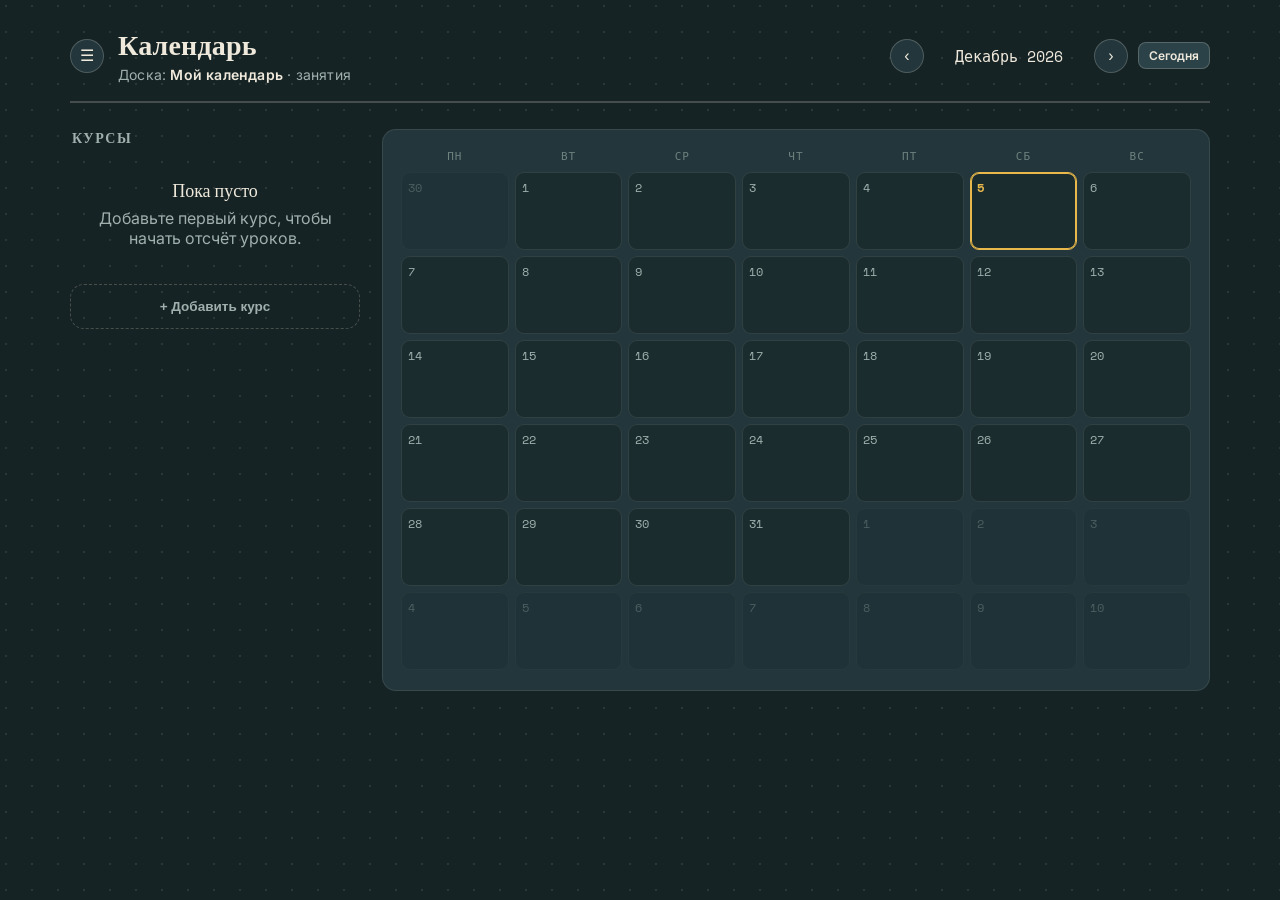
==== commit 360dd2d4: "Add files via upload" ====
--- a/index.html
+++ b/index.html
@@ -7,12 +7,19 @@
 <link rel="preconnect" href="https://fonts.googleapis.com">
 <link href="https://fonts.googleapis.com/css2?family=Fraunces:opsz,wght@9..144,400;9..144,600;9..144,700&family=Inter:wght@400;500;600;700&family=Space+Mono:wght@400;700&display=swap" rel="stylesheet">
 <link rel="stylesheet" href="styles.css">
-<style>
-</style>
+<script>
+(function(){
+  try{
+    if(localStorage.getItem('lessoncal_theme')==='light'){
+      document.documentElement.setAttribute('data-theme','light');
+    }
+  }catch(e){}
+})();
+</script>
 </head>
 <body>
 <div id="app"></div>
 
 <script src="./app.js"></script>
 </body>
-</html>
+</html>
--- a/styles.css
+++ b/styles.css
@@ -14,6 +14,19 @@
     --danger:#e08a92;
     --radius: 14px;
   }
+  :root[data-theme="light"]{
+    --bg: #f3ede0;
+    --bg-soft: #e9e0cd;
+    --surface: #fbf8f1;
+    --surface-2: #eee6d5;
+    --surface-transperent: #fbf8f1cc;
+    --ink: #26343a;
+    --ink-dim: #5d6f6c;
+    --ink-faint: #8a9794;
+    --line: rgba(38,52,58,0.10);
+    --line-strong: rgba(38,52,58,0.20);
+  }
+  :root[data-theme="light"] .btn:hover{background:#e2d7be;}
   *{box-sizing:border-box;}
   html,body{margin:0;padding:0;}
   body{
@@ -39,7 +52,7 @@
   header.top h1{font-family:'Fraunces', serif; font-weight:700; font-size:28px; margin:0; letter-spacing:0.2px;}
   header.top h1 span{color: var(--ink-dim); font-weight:400; font-size:14px; display:block; font-family:'Inter',sans-serif; margin-top:4px;}
   header.top h1 span b{color:var(--ink); font-weight:600;}
-  .month-nav{display:flex; align-items:center; gap:10px;}
+  .month-nav{display:flex; align-items:center; gap:10px; flex-wrap:wrap; justify-content:flex-end;}
   .month-nav .label{font-family:'Space Mono',monospace; font-size:15px; min-width:150px; text-align:center;}
   .icon-btn{
     background:var(--surface); border:1px solid var(--line-strong); color:var(--ink);
@@ -80,6 +93,7 @@
     #app {
       padding: 28px 20px 25px;
     }
+    .cards{ max-height:400px; }
   }
 
   @media (max-width:685px){
@@ -100,7 +114,7 @@
   }
   }
   .sidebar h2{font-family:'Fraunces',serif; font-size:14px; text-transform:uppercase; letter-spacing:1.5px; color:var(--ink-dim); margin:0 0 12px 2px; font-weight:600;}
-  .cards{display:flex; flex-direction:column; gap:14px; margin-bottom:16px;}
+  .cards{display:flex; flex-direction:column; gap:14px; margin-bottom:16px; max-height:540px; overflow-y:auto; overflow-x:hidden; padding-right:6px; margin-right:-6px;}
   .punch-card{position:relative; background:var(--surface-transperent); border:1px solid var(--line); border-radius:var(--radius); padding:16px 16px 14px; box-shadow:0 8px 20px -12px rgba(0,0,0,0.5);}
   .punch-card .notch{position:absolute; top:52px; width:16px; height:16px; border-radius:50%; background:var(--bg); box-shadow: 0 0 0 1px var(--line);}
   .punch-card .notch.left{left:-9px;}
@@ -124,6 +138,14 @@
   .add-card{width:100%; padding:14px; border-radius:var(--radius); border:1.5px dashed var(--line-strong); background:transparent; color:var(--ink-dim); cursor:pointer; font-size:13.5px; font-weight:600; display:flex; align-items:center; justify-content:center; gap:8px;}
   .add-card:hover{border-color:var(--amber); color:var(--amber); background:rgba(232,184,75,0.06);}
 
+  .balance-widget{
+    width:100%; text-align:left; padding:14px 16px; border-radius:var(--radius); border:1px solid var(--line);
+    background:var(--surface); cursor:pointer; margin-bottom:14px; transition:border-color .15s, background .15s;
+  }
+  .balance-widget:hover{border-color:var(--amber); background:var(--surface-2);}
+  .balance-widget-label{font-family:'Fraunces',serif; font-size:13px; color:var(--ink-dim); margin-bottom:4px;}
+  .balance-widget-value{font-size:15px; font-weight:700; color:var(--ink); overflow:hidden; text-overflow:ellipsis; white-space:nowrap;}
+
   .cal-wrap{background:var(--surface); border:1px solid var(--line); border-radius:var(--radius); padding:18px 18px 20px;}
   .cal-dow{display:grid; grid-template-columns:repeat(7,1fr); gap:6px; margin-bottom:8px;}
   .cal-dow div{text-align:center; font-size:11px; color:var(--ink-faint); text-transform:uppercase; letter-spacing:1px; font-family:'Space Mono',monospace;}
@@ -141,6 +163,27 @@
   .marker.cancelled::after{content:'';position:absolute; left:-2px; right:-2px; top:50%; height:1.4px; background:var(--ink-faint); transform:rotate(-45deg);}
   .marker.moved{box-shadow:0 0 0 1.5px var(--bg-soft), 0 0 0 3px var(--mc);}
 
+  .cal-col{min-width:0;}
+  .cal-wrap.compact .cal-cell{min-height:38px; padding:4px 4px 5px;}
+  .cal-wrap.compact .cal-dow div{font-size:9px;}
+  .cal-wrap.compact .num{font-size:10px;}
+
+  .finance-wheel-wrap{display:flex; align-items:center; gap:26px; flex-wrap:wrap; background:var(--surface); border:1px solid var(--line); border-radius:var(--radius); padding:20px; margin-top:16px;}
+  .wheel-outer{width:170px; height:170px; border-radius:50%; position:relative; flex:none;}
+  .wheel-hole{position:absolute; inset:26px; background:var(--surface); border-radius:50%; display:flex; flex-direction:column; align-items:center; justify-content:center; text-align:center;}
+  .wheel-total{font-family:'Space Mono',monospace; font-weight:700; font-size:15px;}
+  .wheel-legend{display:flex; flex-direction:column; gap:9px; flex:1; min-width:180px;}
+  .wheel-legend-item{display:flex; align-items:center; gap:8px; font-size:13px;}
+  .wheel-legend-item .dot{width:10px; height:10px; border-radius:50%; flex:none;}
+  .wheel-legend-item .pct{margin-left:auto; font-family:'Space Mono',monospace; color:var(--ink-dim); font-size:11.5px; white-space:nowrap;}
+
+  .wheel-controls{display:flex; align-items:center; gap:10px; margin-top:16px; flex-wrap:wrap;}
+  .wheel-controls label{font-size:12px; color:var(--ink-dim); font-weight:600;}
+  .wheel-controls select{background:var(--surface-2); border:1px solid var(--line-strong); color:var(--ink); border-radius:8px; padding:7px 10px; font-family:'Inter',sans-serif; font-size:13px; cursor:pointer;}
+  .wheel-rate-warning{margin-top:10px; padding:12px 14px; border:1px solid rgba(224,138,146,0.35); border-radius:10px; background:rgba(224,138,146,0.06); font-size:12px; color:var(--ink-dim);}
+  .rate-row{display:flex; align-items:center; gap:8px; margin-top:8px;}
+  .rate-row input{width:90px; background:var(--surface-2); border:1px solid var(--line-strong); color:var(--ink); border-radius:6px; padding:5px 8px; font-family:'Space Mono',monospace; font-size:12px;}
+
   .empty{padding:40px 10px; text-align:center; color:var(--ink-dim);}
   .empty .display{font-size:18px; color:var(--ink); margin-bottom:6px;}
 
@@ -151,19 +194,26 @@
   .modal .sub{font-size:12.5px; color:var(--ink-dim); margin-bottom:16px; font-family:'Space Mono',monospace; line-height:1.6;}
   .field{margin-bottom:14px;}
   .field label{display:block; font-size:12px; color:var(--ink-dim); margin-bottom:6px; font-weight:600; letter-spacing:.3px;}
-  .field input[type=text], .field input[type=number], .field input[type=date]{
+  .field input[type=text], .field input[type=number], .field input[type=date], .field input[type=time], .field select{
     width:100%; background:var(--surface-2); border:1px solid var(--line-strong); color:var(--ink);
     border-radius:8px; padding:9px 10px; font-family:'Inter',sans-serif; font-size:14px;
   }
+  .field select{ cursor:pointer; }
   .field textarea{
     width:100%; min-height:70px; background:var(--surface-2); border:1px solid var(--line-strong); color:var(--ink);
     border-radius:8px; padding:9px 10px; font-family:'Space Mono',monospace; font-size:11.5px; resize:vertical;
   }
   .field-row{display:flex; gap:6px;}
-  .field-row input{flex:1;}
+  .field-row input, .field-row select{flex:1;}
+  .field-row .field{margin-bottom:0;}
   .day-toggles{display:flex; gap:6px; flex-wrap:wrap;}
   .day-toggle{width:38px; height:34px; border-radius:8px; border:1px solid var(--line-strong); background:var(--surface-2); color:var(--ink-dim); cursor:pointer; font-family:'Space Mono',monospace; font-size:12px;}
   .day-toggle.active{background:var(--amber); border-color:var(--amber); color:#1c1204; font-weight:700;}
+  .toggle-row{display:flex; gap:8px; margin-bottom:10px;}
+  .toggle-btn{flex:1; padding:9px 10px; border-radius:8px; border:1px solid var(--line-strong); background:var(--surface-2); color:var(--ink-dim); cursor:pointer; font-family:'Inter',sans-serif; font-size:12.5px; font-weight:600; transition:background .15s;}
+  .toggle-btn.active{background:var(--amber); border-color:var(--amber); color:#1c1204;}
+  .field-hint{font-size:11px; color:var(--ink-faint); margin-top:5px; line-height:1.5;}
+  .dim{color:var(--ink-faint);}
   .color-picker{display:flex; gap:8px; flex-wrap:wrap;}
   .swatch{width:26px; height:26px; border-radius:50%; cursor:pointer; border:2px solid transparent;}
   .swatch.active{border-color:var(--ink);}
